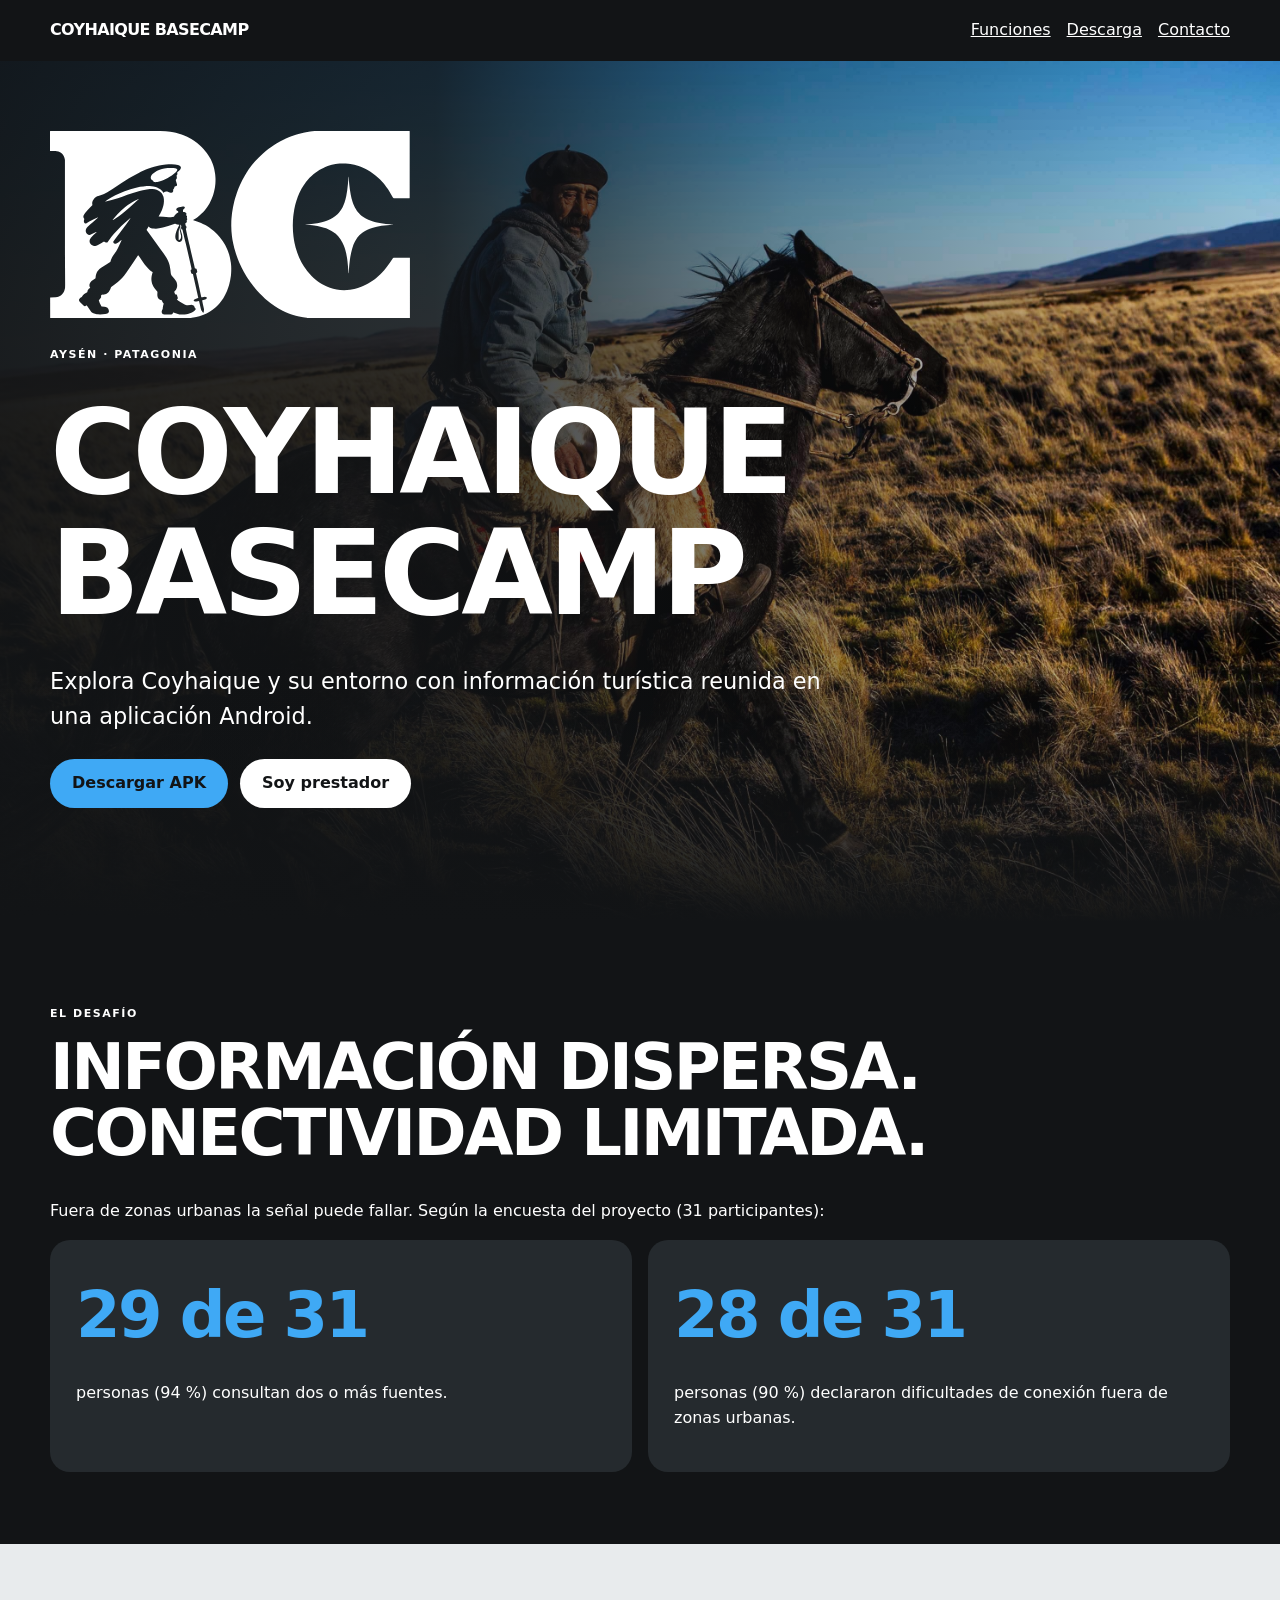
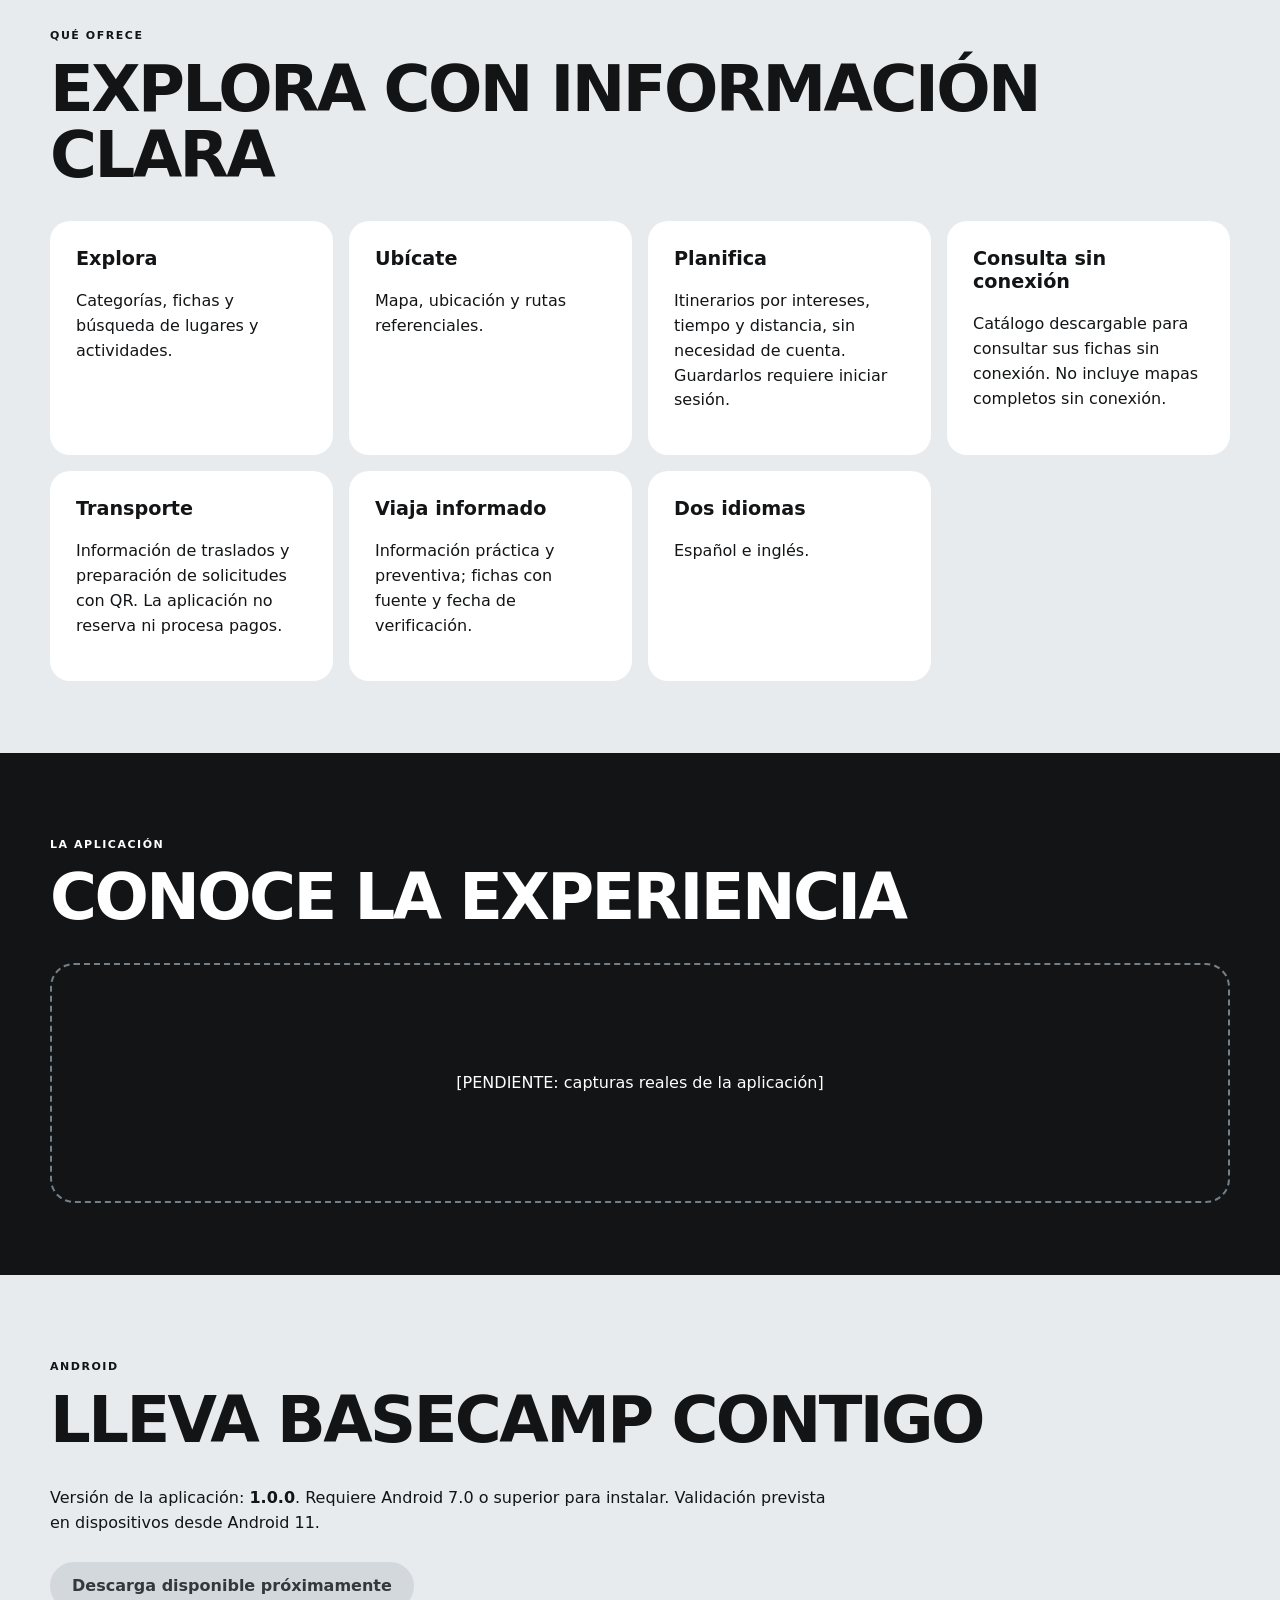
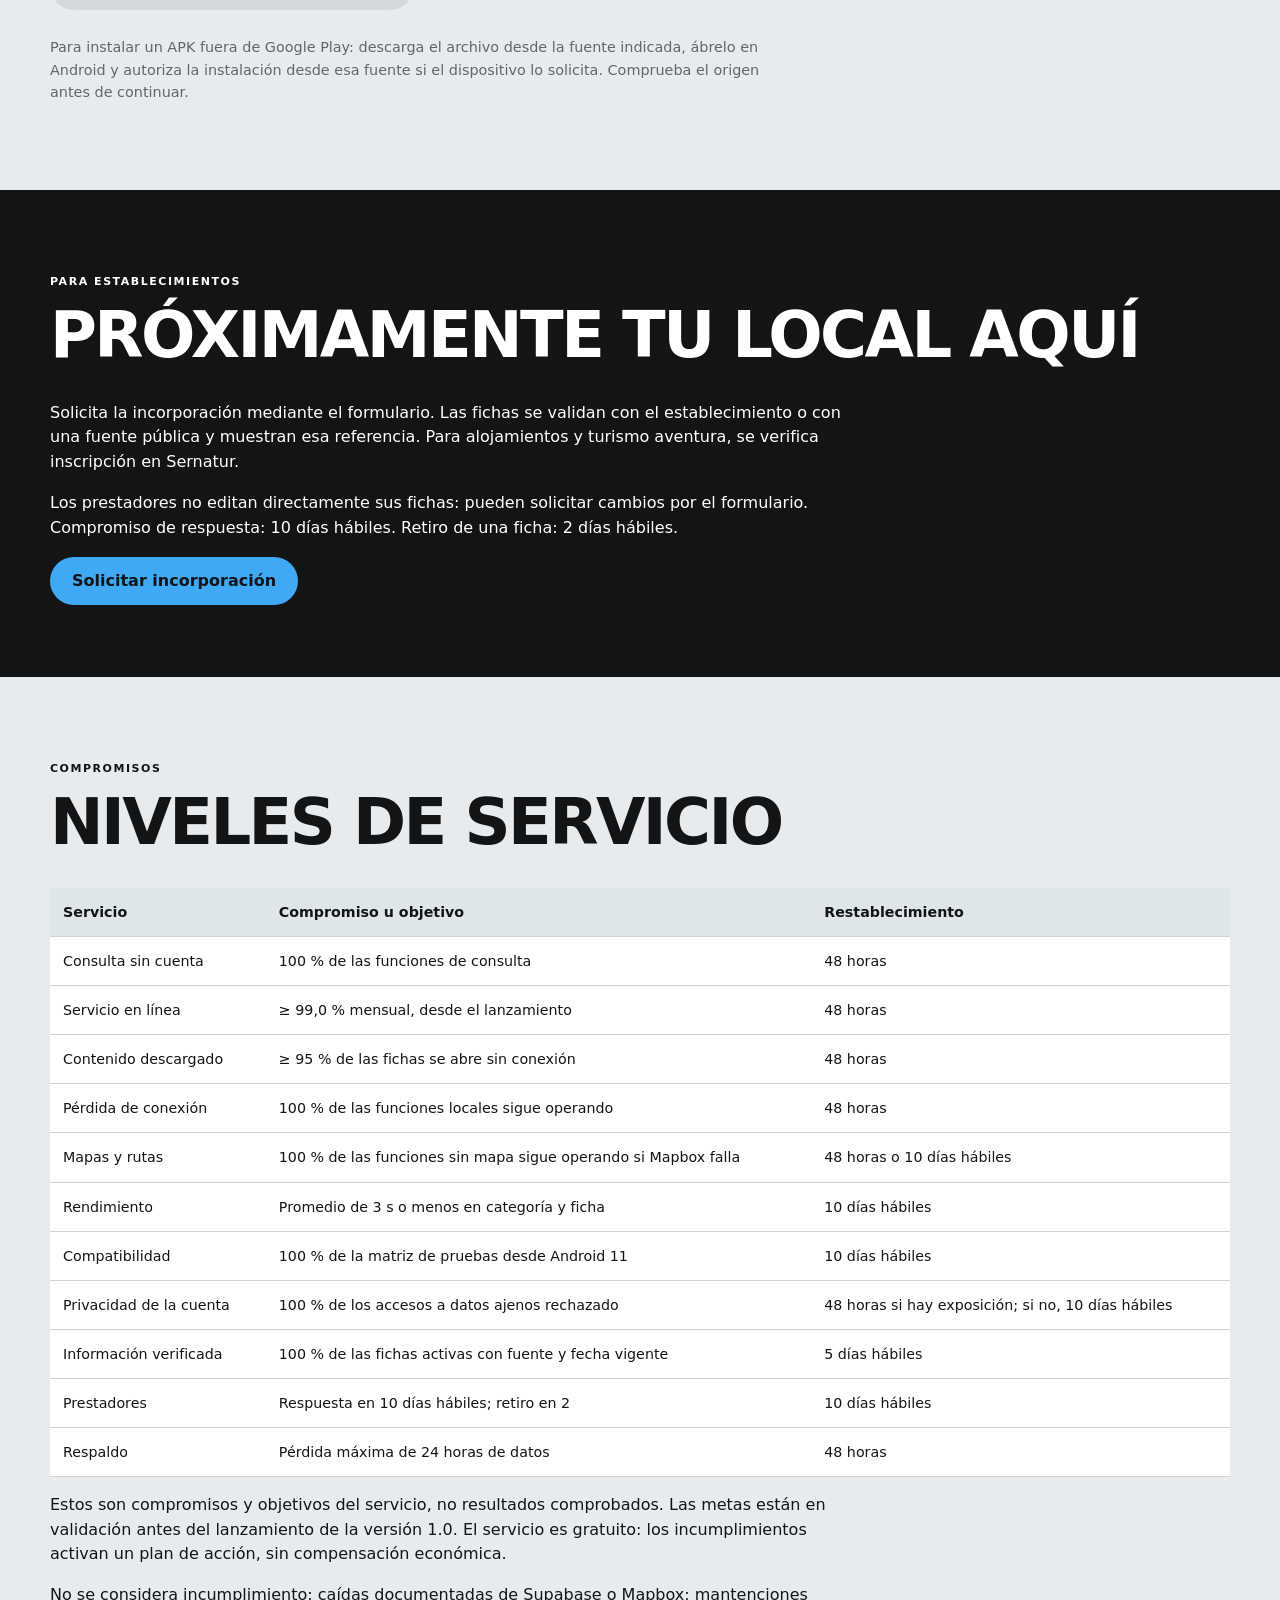
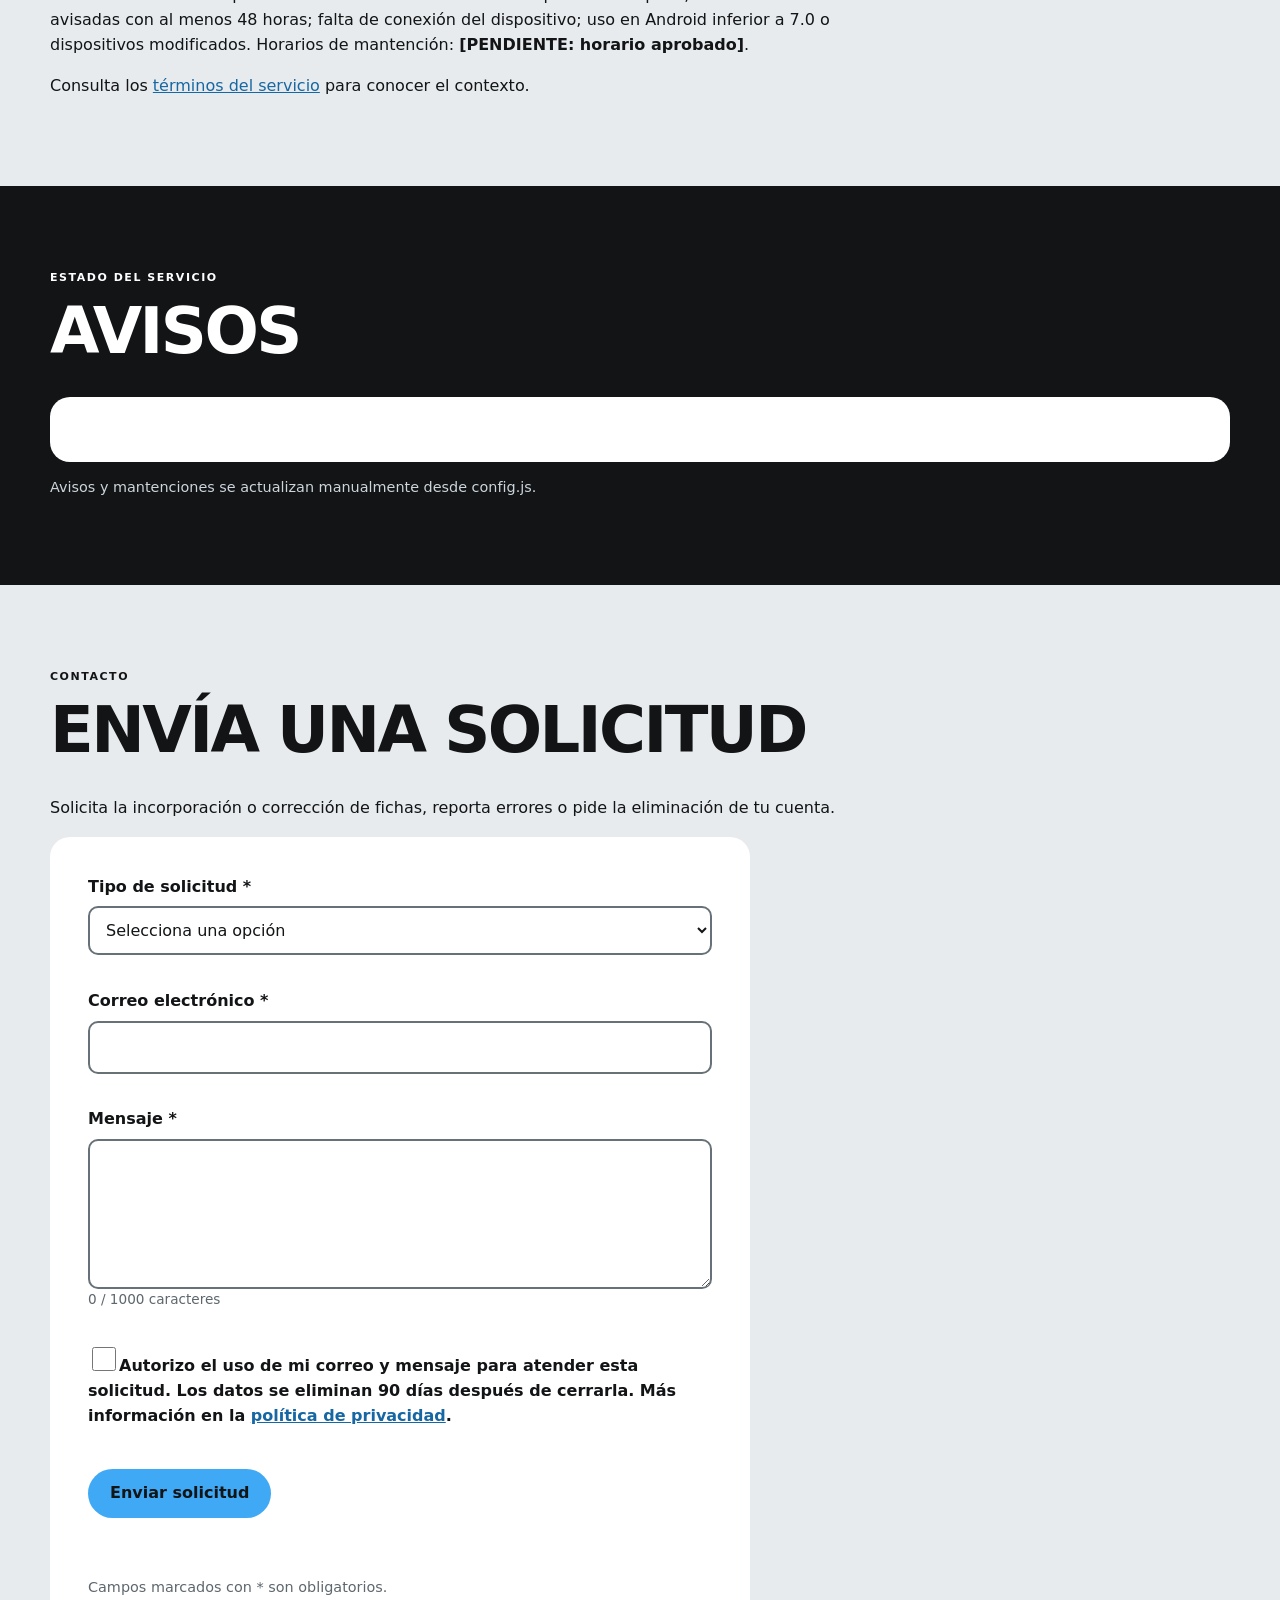
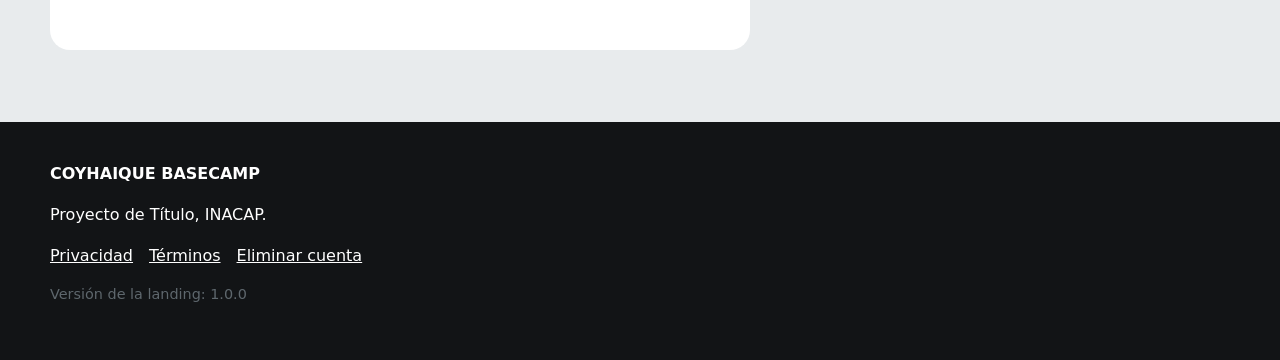
==== index.html @ 146edf1c "Landing estática Coyhaique BaseCamp" ====
<!doctype html>
<html lang="es-CL">
  <head>
    <meta charset="utf-8" />
    <meta name="viewport" content="width=device-width,initial-scale=1" />
    <meta
      http-equiv="Content-Security-Policy"
      content="default-src 'self'; script-src 'self'; style-src 'self'; img-src 'self' data:; font-src 'self'; connect-src https://mijtzoqfuqqxymexewoh.supabase.co; object-src 'none'; base-uri 'self'; form-action 'self'; frame-ancestors 'none'"
    />
    <meta name="theme-color" content="#121416" />
    <meta
      name="description"
      content="Coyhaique BaseCamp: información turística de Coyhaique y su entorno, Región de Aysén."
    />
    <meta property="og:type" content="website" />
    <meta property="og:site_name" content="Coyhaique BaseCamp" />
    <meta property="og:title" content="Coyhaique BaseCamp" />
    <meta
      property="og:description"
      content="Información turística de Coyhaique y su entorno."
    />
    <meta property="og:url" content="" />
    <link rel="canonical" href="" />
    <link rel="icon" href="assets/img/favicon.svg" type="image/svg+xml" />
    <link rel="stylesheet" href="assets/css/styles.css" />
    <title>Coyhaique BaseCamp | Turismo en Aysén</title>
  </head>
  <body>
    <a class="skip" href="#contenido">Saltar al contenido</a>
    <header class="top">
      <div class="wrap nav">
        <a class="brand" href="index.html">COYHAIQUE BASECAMP</a>
        <nav class="nav-links" aria-label="Navegación principal">
          <a href="index.html#funciones">Funciones</a
          ><a href="index.html#descarga">Descarga</a
          ><a href="index.html#solicitud">Contacto</a>
        </nav>
      </div>
    </header>
    <main id="contenido">
      <section class="hero">
        <div class="wrap">
          <img
            class="hero-logo"
            src="assets/img/logo-bc-blanco.svg"
            alt=""
            width="1457"
            height="758"
          />
          <p class="eyebrow">AYSÉN · PATAGONIA</p>
          <h1>COYHAIQUE BASECAMP</h1>
          <p class="lead">
            Explora Coyhaique y su entorno con información turística reunida en
            una aplicación Android.
          </p>
          <div class="actions">
            <a class="btn" href="#descarga">Descargar APK</a
            ><a class="btn light" href="#prestadores">Soy prestador</a>
          </div>
        </div>
      </section>
      <section class="section dark" aria-labelledby="problema">
        <div class="wrap">
          <p class="eyebrow">EL DESAFÍO</p>
          <h2 id="problema">INFORMACIÓN DISPERSA. CONECTIVIDAD LIMITADA.</h2>
          <p>
            Fuera de zonas urbanas la señal puede fallar. Según la encuesta del
            proyecto (31 participantes):
          </p>
          <div class="grid">
            <article class="card">
              <div class="metric">29 de 31</div>
              <p>personas (94 %) consultan dos o más fuentes.</p>
            </article>
            <article class="card">
              <div class="metric">28 de 31</div>
              <p>
                personas (90 %) declararon dificultades de conexión fuera de
                zonas urbanas.
              </p>
            </article>
          </div>
        </div>
      </section>
      <section id="funciones" class="section">
        <div class="wrap">
          <p class="eyebrow">QUÉ OFRECE</p>
          <h2>EXPLORA CON INFORMACIÓN CLARA</h2>
          <div class="grid">
            <article class="card">
              <h3>Explora</h3>
              <p>Categorías, fichas y búsqueda de lugares y actividades.</p>
            </article>
            <article class="card">
              <h3>Ubícate</h3>
              <p>Mapa, ubicación y rutas referenciales.</p>
            </article>
            <article class="card">
              <h3>Planifica</h3>
              <p>
                Itinerarios por intereses, tiempo y distancia, sin necesidad de
                cuenta. Guardarlos requiere iniciar sesión.
              </p>
            </article>
            <article class="card">
              <h3>Consulta sin conexión</h3>
              <p>
                Catálogo descargable para consultar sus fichas sin conexión. No
                incluye mapas completos sin conexión.
              </p>
            </article>
            <article class="card">
              <h3>Transporte</h3>
              <p>
                Información de traslados y preparación de solicitudes con QR. La
                aplicación no reserva ni procesa pagos.
              </p>
            </article>
            <article class="card">
              <h3>Viaja informado</h3>
              <p>
                Información práctica y preventiva; fichas con fuente y fecha de
                verificación.
              </p>
            </article>
            <article class="card">
              <h3>Dos idiomas</h3>
              <p>Español e inglés.</p>
            </article>
          </div>
        </div>
      </section>
      <section id="capturas" class="section dark">
        <div class="wrap">
          <p class="eyebrow">LA APLICACIÓN</p>
          <h2>CONOCE LA EXPERIENCIA</h2>
          <div class="placeholder">
            [PENDIENTE: capturas reales de la aplicación]
          </div>
        </div>
      </section>
      <section id="descarga" class="section">
        <div class="wrap">
          <p class="eyebrow">ANDROID</p>
          <h2>LLEVA BASECAMP CONTIGO</h2>
          <p>
            Versión de la aplicación: <strong id="apk-version">1.0.0</strong>.
            Requiere Android 7.0 o superior para instalar. Validación prevista
            en dispositivos desde Android 11.
          </p>
          <div class="actions">
            <a class="btn" id="apk-link" aria-disabled="true"
              >Descarga disponible próximamente</a
            >
          </div>
          <div id="qr-section" hidden>
            <div id="qr-code" class="qr"></div>
            <p>
              Escanea este código QR para abrir el mismo enlace de descarga.
            </p>
          </div>
          <p class="small">
            Para instalar un APK fuera de Google Play: descarga el archivo desde
            la fuente indicada, ábrelo en Android y autoriza la instalación
            desde esa fuente si el dispositivo lo solicita. Comprueba el origen
            antes de continuar.
          </p>
        </div>
      </section>
      <section id="prestadores" class="section dark">
        <div class="wrap">
          <p class="eyebrow">PARA ESTABLECIMIENTOS</p>
          <h2>PRÓXIMAMENTE TU LOCAL AQUÍ</h2>
          <p>
            Solicita la incorporación mediante el formulario. Las fichas se
            validan con el establecimiento o con una fuente pública y muestran
            esa referencia. Para alojamientos y turismo aventura, se verifica
            inscripción en Sernatur.
          </p>
          <p>
            Los prestadores no editan directamente sus fichas: pueden solicitar
            cambios por el formulario. Compromiso de respuesta: 10 días hábiles.
            Retiro de una ficha: 2 días hábiles.
          </p>
          <a
            class="btn"
            href="index.html?tipo=incorporacion_prestador#solicitud"
            >Solicitar incorporación</a
          >
        </div>
      </section>
      <section id="niveles" class="section">
        <div class="wrap">
          <p class="eyebrow">COMPROMISOS</p>
          <h2>NIVELES DE SERVICIO</h2>
          <div class="table-scroll">
            <table class="levels">
              <thead>
                <tr>
                  <th>Servicio</th>
                  <th>Compromiso u objetivo</th>
                  <th>Restablecimiento</th>
                </tr>
              </thead>
              <tbody>
                <tr>
                  <td>Consulta sin cuenta</td>
                  <td>100 % de las funciones de consulta</td>
                  <td>48 horas</td>
                </tr>
                <tr>
                  <td>Servicio en línea</td>
                  <td>≥ 99,0 % mensual, desde el lanzamiento</td>
                  <td>48 horas</td>
                </tr>
                <tr>
                  <td>Contenido descargado</td>
                  <td>≥ 95 % de las fichas se abre sin conexión</td>
                  <td>48 horas</td>
                </tr>
                <tr>
                  <td>Pérdida de conexión</td>
                  <td>100 % de las funciones locales sigue operando</td>
                  <td>48 horas</td>
                </tr>
                <tr>
                  <td>Mapas y rutas</td>
                  <td>
                    100 % de las funciones sin mapa sigue operando si Mapbox
                    falla
                  </td>
                  <td>48 horas o 10 días hábiles</td>
                </tr>
                <tr>
                  <td>Rendimiento</td>
                  <td>Promedio de 3 s o menos en categoría y ficha</td>
                  <td>10 días hábiles</td>
                </tr>
                <tr>
                  <td>Compatibilidad</td>
                  <td>100 % de la matriz de pruebas desde Android 11</td>
                  <td>10 días hábiles</td>
                </tr>
                <tr>
                  <td>Privacidad de la cuenta</td>
                  <td>100 % de los accesos a datos ajenos rechazado</td>
                  <td>48 horas si hay exposición; si no, 10 días hábiles</td>
                </tr>
                <tr>
                  <td>Información verificada</td>
                  <td>
                    100 % de las fichas activas con fuente y fecha vigente
                  </td>
                  <td>5 días hábiles</td>
                </tr>
                <tr>
                  <td>Prestadores</td>
                  <td>Respuesta en 10 días hábiles; retiro en 2</td>
                  <td>10 días hábiles</td>
                </tr>
                <tr>
                  <td>Respaldo</td>
                  <td>Pérdida máxima de 24 horas de datos</td>
                  <td>48 horas</td>
                </tr>
              </tbody>
            </table>
          </div>
          <p>
            Estos son compromisos y objetivos del servicio, no resultados
            comprobados. Las metas están en validación antes del lanzamiento de
            la versión 1.0. El servicio es gratuito: los incumplimientos activan
            un plan de acción, sin compensación económica.
          </p>
          <p>
            No se considera incumplimiento: caídas documentadas de Supabase o
            Mapbox; mantenciones avisadas con al menos 48 horas; falta de
            conexión del dispositivo; uso en Android inferior a 7.0 o
            dispositivos modificados. Horarios de mantención:
            <strong>[PENDIENTE: horario aprobado]</strong>.
          </p>
          <p>
            Consulta los <a href="terminos.html">términos del servicio</a> para
            conocer el contexto.
          </p>
        </div>
      </section>
      <section id="avisos" class="section dark">
        <div class="wrap">
          <p class="eyebrow">ESTADO DEL SERVICIO</p>
          <h2>AVISOS</h2>
          <div class="notice" id="service-notice">Sin avisos vigentes</div>
          <p class="small">
            Avisos y mantenciones se actualizan manualmente desde config.js.
          </p>
        </div>
      </section>
      <section class="section" id="solicitud">
        <div class="wrap">
          <p class="eyebrow">CONTACTO</p>
          <h2>ENVÍA UNA SOLICITUD</h2>
          <p>
            Solicita la incorporación o corrección de fichas, reporta errores o
            pide la eliminación de tu cuenta.
          </p>
          <form id="request-form" class="form" novalidate>
            <div class="field">
              <label for="request-type">Tipo de solicitud *</label
              ><select
                id="request-type"
                name="request_type"
                required
                aria-describedby="type-error"
              >
                <option value="">Selecciona una opción</option>
                <option value="incorporacion_prestador">
                  Incorporar mi establecimiento
                </option>
                <option value="correccion">Corregir una ficha</option>
                <option value="retiro_ficha">Retirar una ficha</option>
                <option value="reporte_error">Reportar un error</option>
                <option value="eliminacion_cuenta">Eliminar mi cuenta</option>
                <option value="otro">Otro</option>
              </select>
              <div id="type-error" class="error"></div>
            </div>
            <div id="place-field" class="field" hidden>
              <label for="place-id">Ficha (opcional)</label
              ><select id="place-id" name="place_id">
                <option value="">Sin ficha específica</option>
              </select>
            </div>
            <div class="field">
              <label for="email">Correo electrónico *</label
              ><input
                type="email"
                id="email"
                name="email"
                maxlength="254"
                minlength="6"
                required
                autocomplete="email"
                aria-describedby="email-error"
              />
              <div id="email-error" class="error"></div>
            </div>
            <div class="field">
              <label for="message">Mensaje *</label
              ><textarea
                id="message"
                name="message"
                required
                aria-describedby="message-count message-error"
              ></textarea>
              <div class="hint" id="message-count" aria-live="polite">
                0 / 1000 caracteres
              </div>
              <div id="message-error" class="error"></div>
            </div>
            <div class="hp" aria-hidden="true">
              <label for="website">Deja este campo vacío</label
              ><input
                id="website"
                name="website"
                autocomplete="off"
                tabindex="-1"
              />
            </div>
            <div class="field">
              <label class="check" for="consent"
                ><input
                  type="checkbox"
                  name="consent"
                  id="consent"
                  aria-describedby="consent-error"
                /><span
                  >Autorizo el uso de mi correo y mensaje para atender esta
                  solicitud. Los datos se eliminan 90 días después de cerrarla.
                  Más información en la
                  <a href="privacidad.html">política de privacidad</a>.</span
                ></label
              >
              <div id="consent-error" class="error"></div>
            </div>
            <button type="submit" class="btn" id="submit-request">
              Enviar solicitud
            </button>
            <p
              id="form-status"
              class="status"
              role="status"
              aria-live="polite"
            ></p>
            <p class="small">Campos marcados con * son obligatorios.</p>
            <p id="support-line" class="small" hidden>
              Correo alternativo: <a id="support-email" href="#" hidden></a>
            </p>
          </form>
        </div>
      </section>
    </main>
    <footer class="footer">
      <div class="wrap">
        <strong>COYHAIQUE BASECAMP</strong>
        <p>Proyecto de Título, INACAP.</p>
        <div class="footlinks">
          <a href="privacidad.html">Privacidad</a
          ><a href="terminos.html">Términos</a
          ><a href="eliminar-cuenta.html">Eliminar cuenta</a>
        </div>
        <p class="small">
          Versión de la landing: <span id="landing-version">1.0.0</span>
        </p>
      </div>
    </footer>
    <script src="config.js" defer></script>
    <script src="assets/js/app.js" defer></script>
    <script src="assets/js/qr.js" defer></script>
    <script src="assets/js/form.js" defer></script>
  </body>
</html>
---- assets/css/styles.css ----
:root {
  font-family:
    system-ui,
    -apple-system,
    sans-serif;
  color: #121416;
  background: #e8ebed;
  line-height: 1.55;
}
* {
  box-sizing: border-box;
}
html {
  scroll-behavior: smooth;
}
body {
  margin: 0;
}
a {
  color: #1667a3;
}
a:hover {
  text-decoration-thickness: 2px;
}
button,
input,
textarea,
select {
  font: inherit;
}
button,
a,
input,
textarea,
select {
  touch-action: manipulation;
}
a:focus-visible,
button:focus-visible,
input:focus-visible,
textarea:focus-visible,
select:focus-visible {
  outline: 3px solid #1667a3;
  outline-offset: 4px;
}
.skip {
  position: absolute;
  top: -100px;
  left: 12px;
  background: white;
  padding: 12px;
  z-index: 10;
}
.skip:focus {
  top: 12px;
}
.wrap {
  width: min(1180px, calc(100% - 36px));
  margin-inline: auto;
}
.top {
  background: #121416;
  color: white;
}
.nav {
  display: flex;
  align-items: center;
  justify-content: space-between;
  gap: 20px;
  padding-block: 18px;
  flex-wrap: wrap;
}
.nav a {
  color: white;
}
.nav-links {
  display: flex;
  gap: 16px;
  align-items: center;
  flex-wrap: wrap;
}
.brand {
  font-weight: 900;
  text-decoration: none;
  letter-spacing: -0.04em;
}
.hero {
  background-color: #121416;
  background-image:
    linear-gradient(180deg, rgba(18, 20, 22, 0) 70%, #121416 100%),
    linear-gradient(
      90deg,
      rgba(18, 20, 22, 0.96) 0%,
      rgba(18, 20, 22, 0.88) 34%,
      rgba(18, 20, 22, 0.45) 62%,
      rgba(18, 20, 22, 0.1) 100%
    ),
    url("../img/cultura_gaucho.jpg");
  background-size: cover;
  background-position: center, center, 70% center;
  background-repeat: no-repeat;
  color: white;
  padding: 70px 0 88px;
}
.hero-logo {
  display: block;
  width: clamp(180px, 32vw, 360px);
  height: auto;
  margin-bottom: 28px;
}
.eyebrow {
  text-transform: uppercase;
  font-size: 11px;
  letter-spacing: 0.14em;
  font-weight: 800;
}
.display,
h1,
h2 {
  line-height: 1.03;
  letter-spacing: -0.04em;
  text-transform: uppercase;
  font-weight: 900;
}
h1 {
  font-size: clamp(3rem, 10vw, 7.4rem);
  max-width: 1000px;
  margin: 0.24em 0;
}
h2 {
  font-size: clamp(2rem, 5vw, 4rem);
  margin: 0.2em 0 0.5em;
}
h3 {
  font-size: 1.2rem;
  line-height: 1.2;
}
p {
  max-width: 78ch;
}
.lead {
  font-size: clamp(1.1rem, 2.5vw, 1.4rem);
  max-width: 56ch;
}
.actions {
  display: flex;
  gap: 12px;
  flex-wrap: wrap;
  margin: 26px 0;
}
.btn {
  display: inline-flex;
  align-items: center;
  justify-content: center;
  min-height: 48px;
  padding: 12px 22px;
  border: 0;
  border-radius: 999px;
  background: #3fa9f5;
  color: #121416;
  font-weight: 800;
  text-decoration: none;
  cursor: pointer;
}
.btn.light {
  background: white;
}
.btn:disabled,
.btn[aria-disabled="true"] {
  background: #d3d8dc;
  color: #31393e;
  cursor: not-allowed;
}
.section {
  padding: 72px 0;
}
.section.dark {
  background: #121416;
  color: white;
}
.grid {
  display: grid;
  grid-template-columns: repeat(auto-fit, minmax(min(100%, 245px), 1fr));
  gap: 16px;
}
.card {
  background: white;
  color: #121416;
  border-radius: 20px;
  padding: 26px;
  min-width: 0;
}
.card h3 {
  margin-top: 0;
}
.dark .card {
  background: #252a2e;
  color: white;
}
.metric {
  font-size: clamp(2.3rem, 5vw, 4rem);
  font-weight: 900;
  letter-spacing: -0.04em;
  color: #3fa9f5;
}
.placeholder {
  min-height: 240px;
  border: 2px dashed #738089;
  border-radius: 24px;
  display: grid;
  place-items: center;
  padding: 24px;
  text-align: center;
}
.notice {
  background: #fff;
  padding: 20px 24px;
  border-radius: 20px;
}
.small {
  font-size: 0.9rem;
  color: #5e676d;
}
.dark .small {
  color: #cdd5db;
}
.full {
  width: 100%;
}
.form {
  max-width: 700px;
  background: white;
  border-radius: 20px;
  padding: clamp(20px, 4vw, 38px);
}
.field {
  margin-bottom: 19px;
}
.field label {
  display: block;
  font-weight: 750;
  margin-bottom: 7px;
}
.field input:not([type="checkbox"]),
.field textarea,
.field select {
  display: block;
  width: 100%;
  border: 2px solid #677178;
  border-radius: 10px;
  background: #fff;
  padding: 12px;
  min-height: 48px;
  color: #121416;
}
.field textarea {
  min-height: 150px;
  resize: vertical;
}
.error {
  color: #b3261e;
  font-weight: 650;
  min-height: 1em;
  font-size: 0.92rem;
}
.field [aria-invalid="true"] {
  border-color: #b3261e;
}
.field .hint {
  font-size: 0.85rem;
  color: #5e676d;
}
.check {
  display: flex;
  gap: 12px;
  align-items: flex-start;
}
.check input {
  width: 24px;
  height: 24px;
  min-width: 24px;
  accent-color: #1667a3;
}
.status {
  font-weight: 700;
  min-height: 1.6em;
}
.status.fail {
  color: #b3261e;
}
.status.ok {
  color: #17603c;
}
.hp {
  position: absolute;
  left: -10000px;
  width: 1px;
  height: 1px;
  overflow: hidden;
}
.table-scroll {
  overflow-x: auto;
}
.levels {
  width: 100%;
  border-collapse: collapse;
  background: white;
  color: #121416;
  font-size: 0.89rem;
}
.levels th,
.levels td {
  text-align: left;
  vertical-align: top;
  padding: 13px;
  border-bottom: 1px solid #ced2d4;
}
.levels th {
  background: #dfe6e9;
}
.footer {
  background: #121416;
  color: white;
  padding: 40px 0;
}
.footer a {
  color: white;
}
.footlinks {
  display: flex;
  flex-wrap: wrap;
  gap: 16px;
}
.logo-placeholder {
  display: inline-flex;
  width: 110px;
  height: 96px;
  justify-content: center;
  align-items: center;
  border: 1px dashed #88939a;
  font-size: 0.75rem;
  max-width: 100%;
  text-align: center;
}
.qr svg {
  max-width: 100%;
  height: auto;
  background: white;
  padding: 8px;
}
.center {
  align-items: center;
}
.legal {
  max-width: 850px;
}
.legal h1 {
  font-size: clamp(2.4rem, 7vw, 4.5rem);
}
.legal h2 {
  font-size: 1.7rem;
  margin-top: 1.7em;
}
.legal li {
  margin: 0.55em 0;
}
.pill {
  display: inline-block;
  background: #dbe6eb;
  padding: 4px 12px;
  border-radius: 12px;
  font-size: 0.85rem;
  font-weight: 750;
}
.picture-grid img {
  width: 100%;
  height: auto;
  border-radius: 24px;
  display: block;
}
.muted-box {
  background: #fff;
  border-radius: 20px;
  padding: 22px;
}
.break {
  overflow-wrap: anywhere;
}
@media (max-width: 600px) {
  .section {
    padding: 54px 0;
  }
  .hero {
    padding: 54px 0;
    background-image:
      linear-gradient(
        180deg,
        rgba(18, 20, 22, 0.55) 0%,
        rgba(18, 20, 22, 0.85) 45%,
        rgba(18, 20, 22, 0.97) 100%
      ),
      url("../img/cultura_gaucho.jpg");
    background-position: center, 45% center;
  }
  .hero-logo {
    width: min(220px, 60vw);
    margin-bottom: 20px;
  }
  .wrap {
    width: min(100% - 28px, 1180px);
  }
  .levels {
    font-size: 0.78rem;
  }
  .levels th,
  .levels td {
    padding: 9px;
  }
  .nav-links {
    gap: 12px;
  }
}
@media (prefers-reduced-motion: reduce) {
  html {
    scroll-behavior: auto;
  }
  *,
  *:before,
  *:after {
    animation: none !important;
    transition: none !important;
  }
}
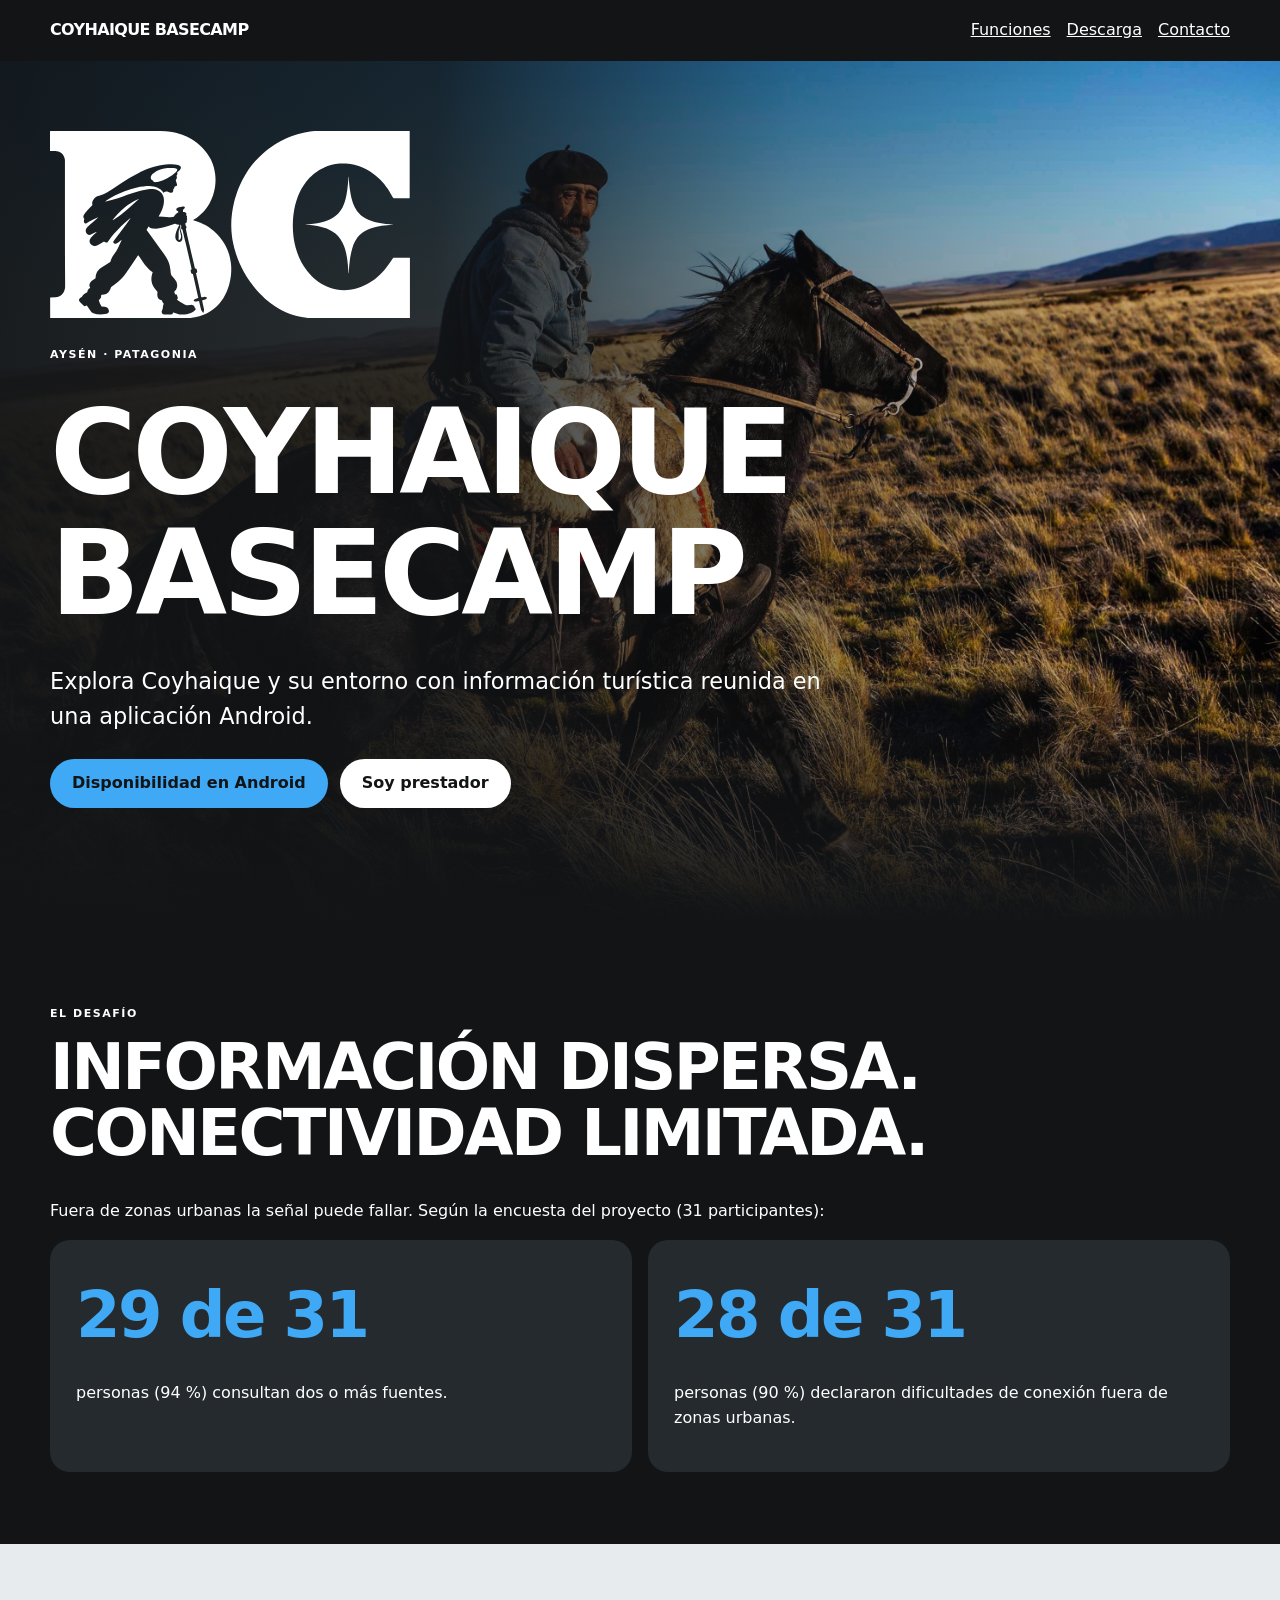
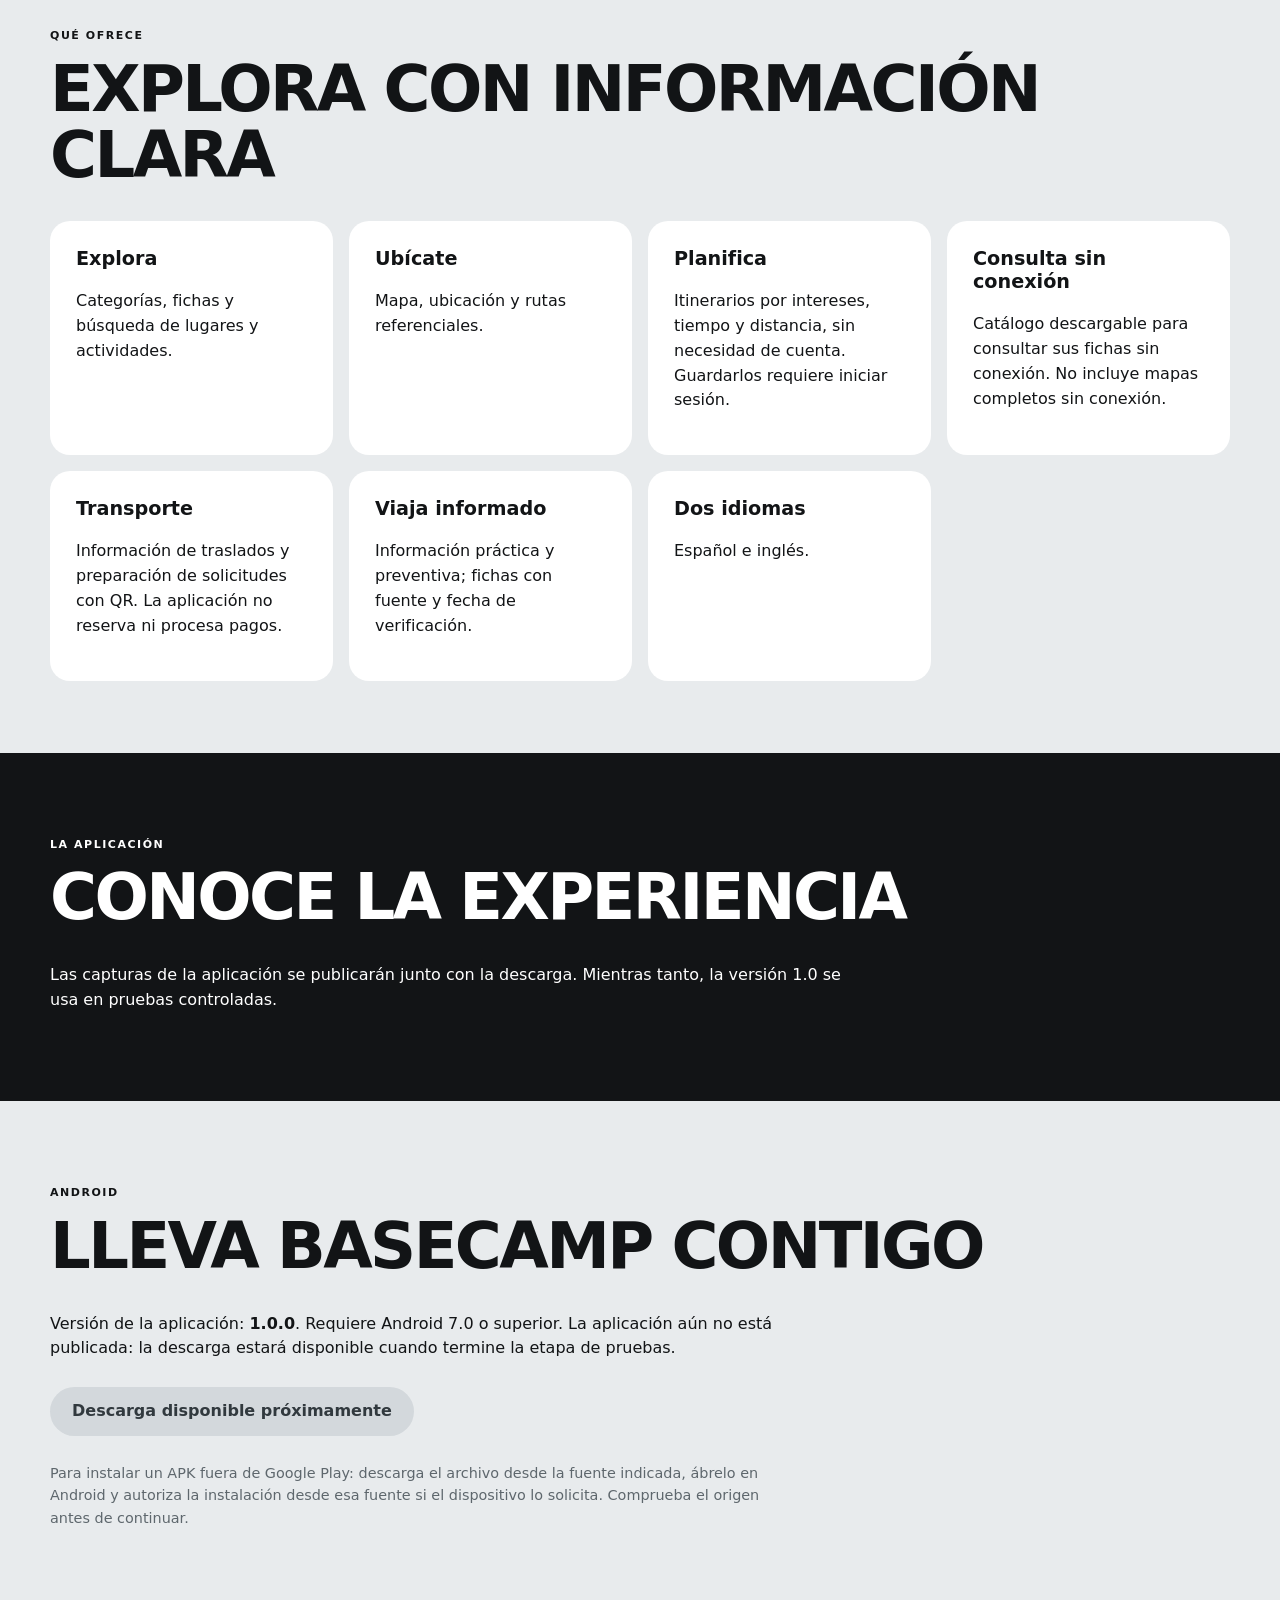
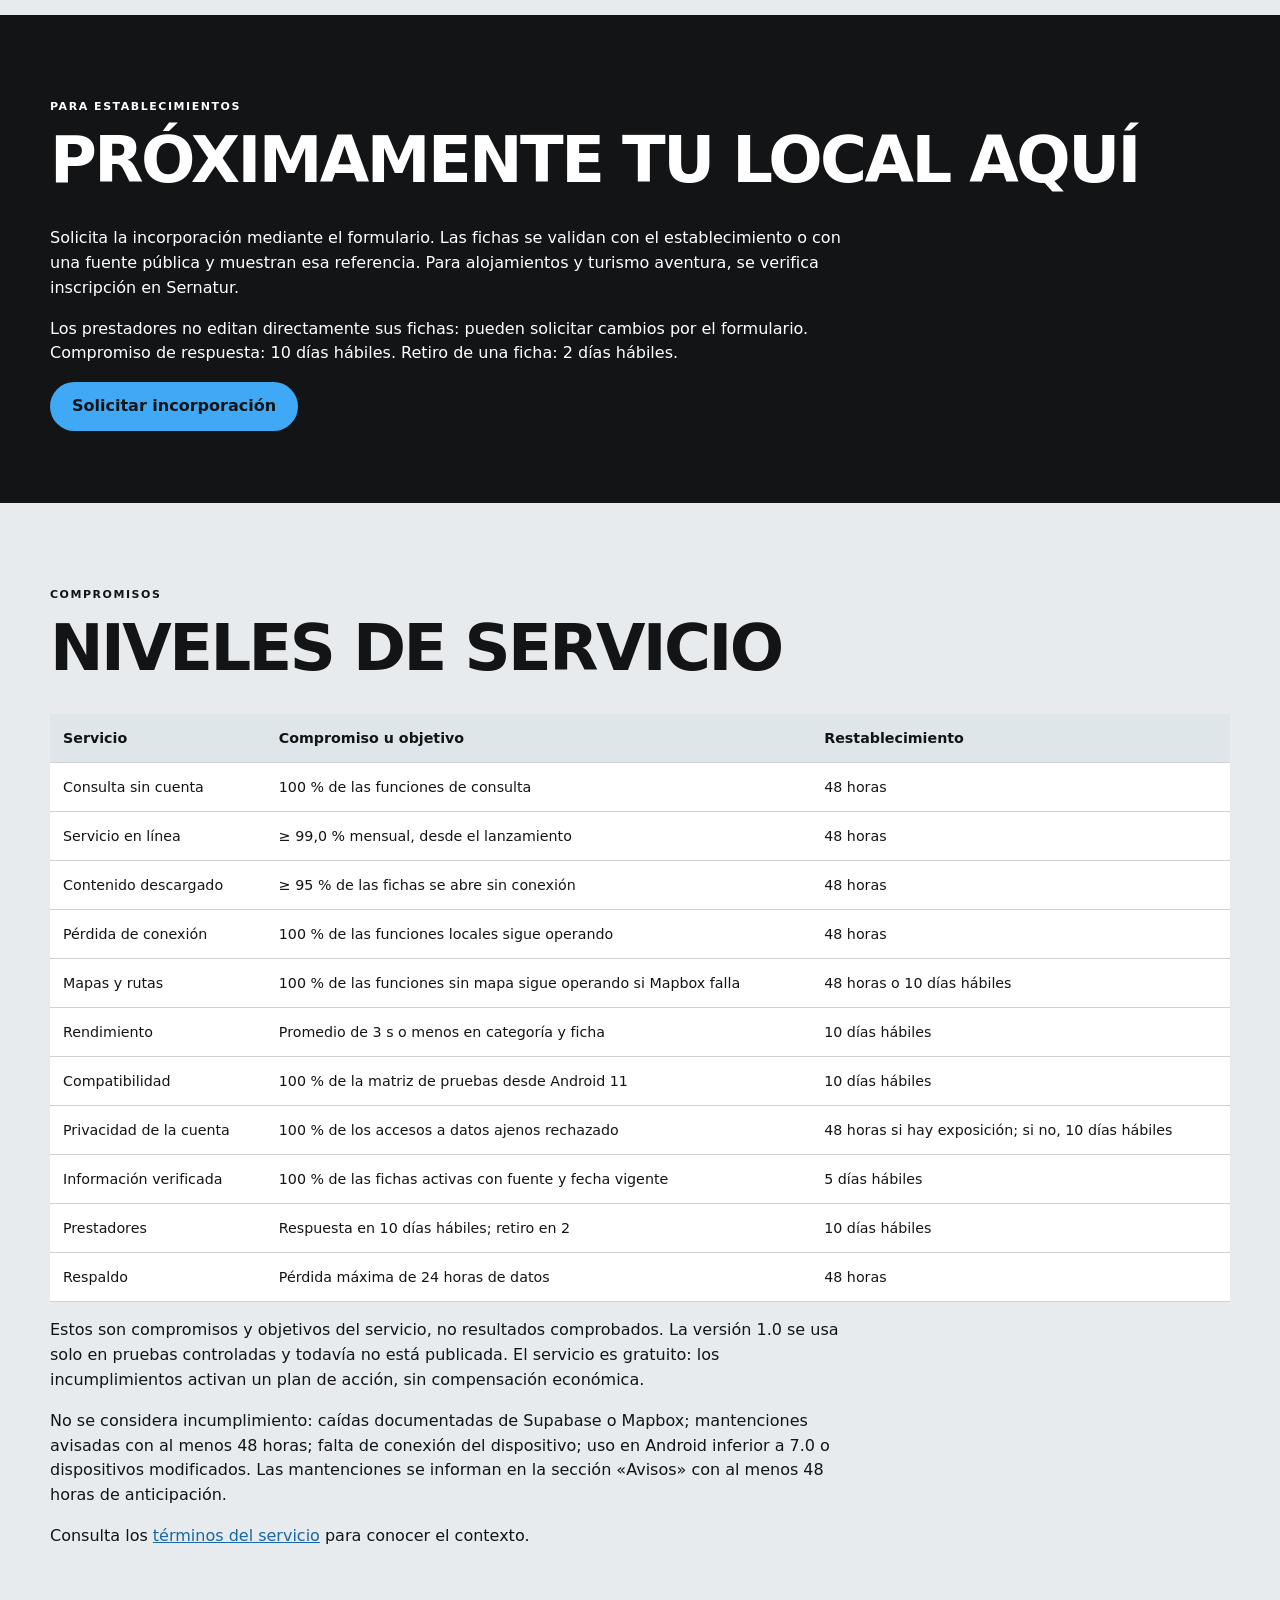
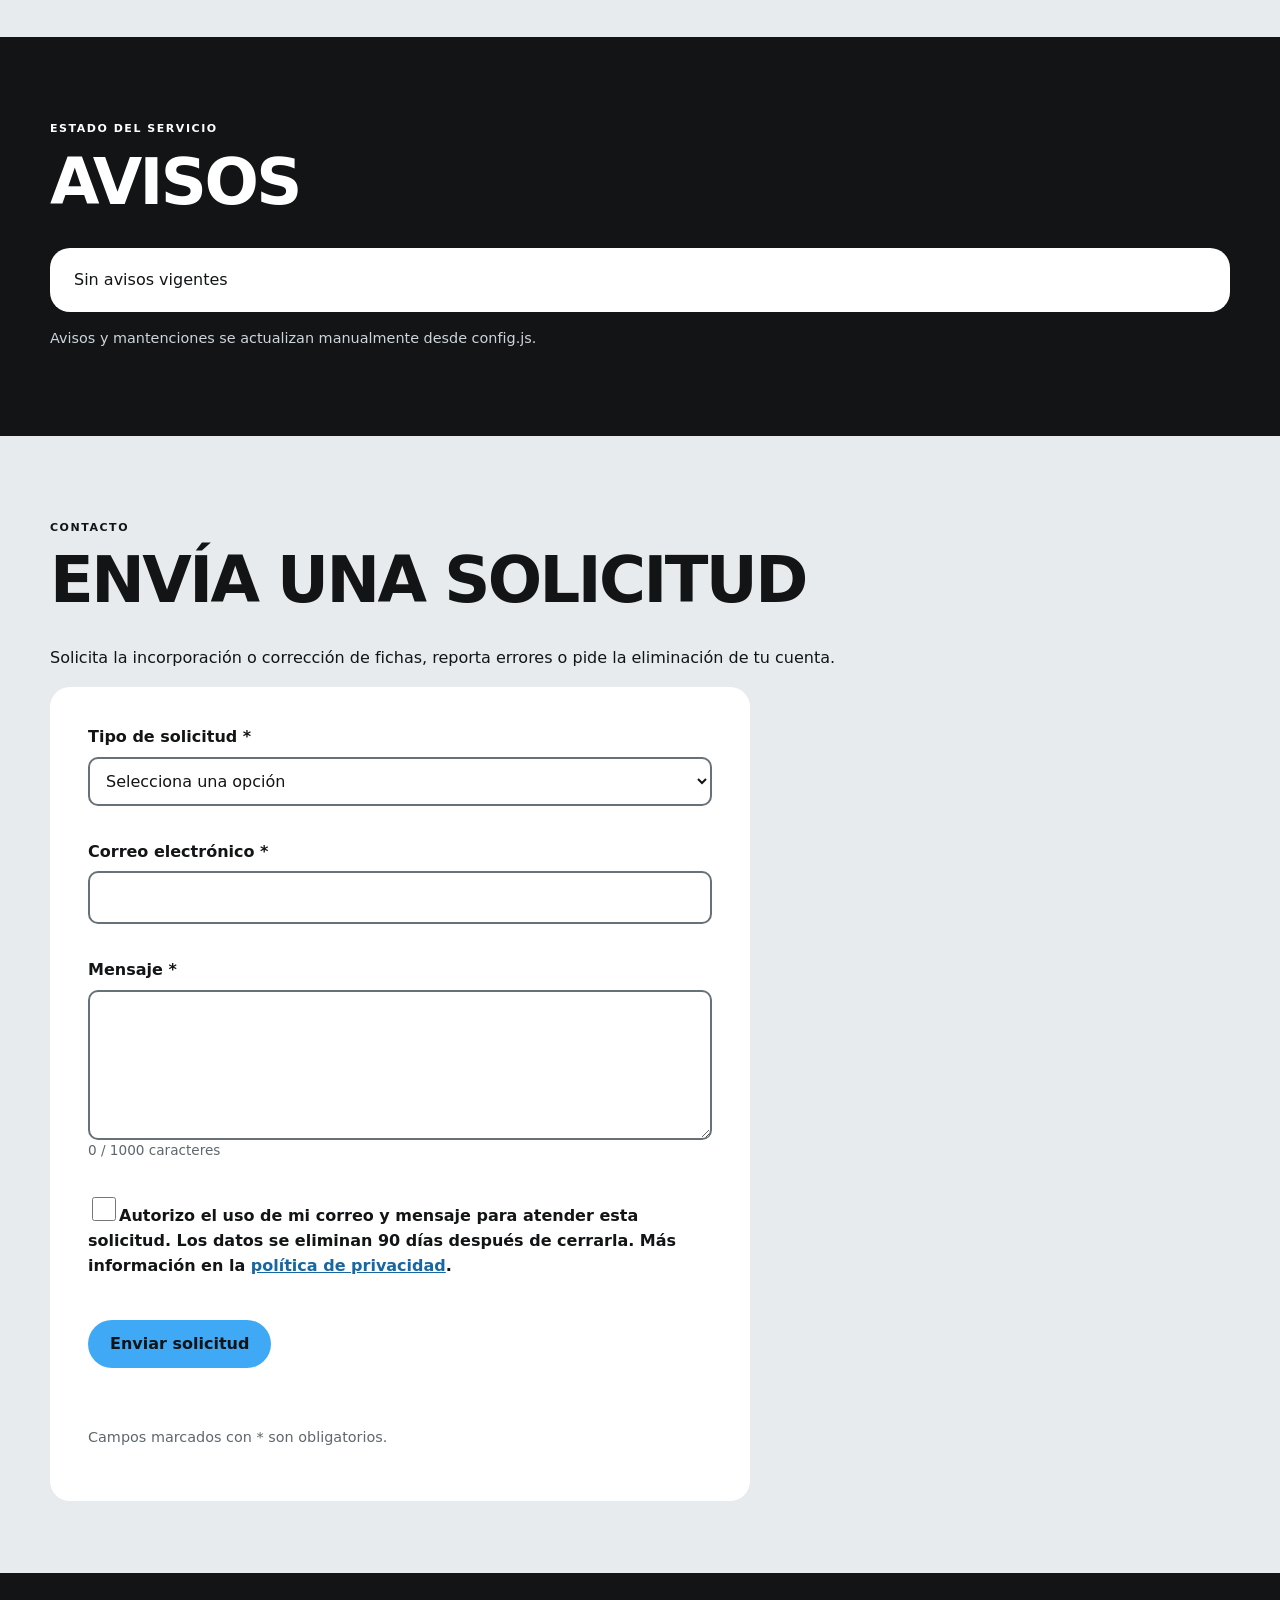
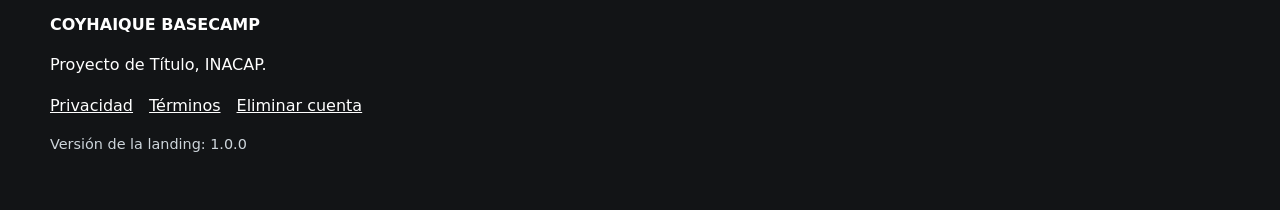
==== commit 228bcc5f: "cambios necesarios" ====
--- a/index.html
+++ b/index.html
@@ -54,7 +54,7 @@
             una aplicación Android.
           </p>
           <div class="actions">
-            <a class="btn" href="#descarga">Descargar APK</a
+            <a class="btn" href="#descarga">Disponibilidad en Android</a
             ><a class="btn light" href="#prestadores">Soy prestador</a>
           </div>
         </div>
@@ -134,9 +134,10 @@
         <div class="wrap">
           <p class="eyebrow">LA APLICACIÓN</p>
           <h2>CONOCE LA EXPERIENCIA</h2>
-          <div class="placeholder">
-            [PENDIENTE: capturas reales de la aplicación]
-          </div>
+          <p>
+            Las capturas de la aplicación se publicarán junto con la descarga.
+            Mientras tanto, la versión 1.0 se usa en pruebas controladas.
+          </p>
         </div>
       </section>
       <section id="descarga" class="section">
@@ -145,8 +146,9 @@
           <h2>LLEVA BASECAMP CONTIGO</h2>
           <p>
             Versión de la aplicación: <strong id="apk-version">1.0.0</strong>.
-            Requiere Android 7.0 o superior para instalar. Validación prevista
-            en dispositivos desde Android 11.
+            Requiere Android 7.0 o superior. La aplicación aún no está
+            publicada: la descarga estará disponible cuando termine la etapa
+            de pruebas.
           </p>
           <div class="actions">
             <a class="btn" id="apk-link" aria-disabled="true"
@@ -268,16 +270,17 @@
           </div>
           <p>
             Estos son compromisos y objetivos del servicio, no resultados
-            comprobados. Las metas están en validación antes del lanzamiento de
-            la versión 1.0. El servicio es gratuito: los incumplimientos activan
-            un plan de acción, sin compensación económica.
+            comprobados. La versión 1.0 se usa solo en pruebas controladas y
+            todavía no está publicada. El servicio es gratuito: los
+            incumplimientos activan un plan de acción, sin compensación
+            económica.
           </p>
           <p>
             No se considera incumplimiento: caídas documentadas de Supabase o
             Mapbox; mantenciones avisadas con al menos 48 horas; falta de
             conexión del dispositivo; uso en Android inferior a 7.0 o
-            dispositivos modificados. Horarios de mantención:
-            <strong>[PENDIENTE: horario aprobado]</strong>.
+            dispositivos modificados. Las mantenciones se informan en la
+            sección «Avisos» con al menos 48 horas de anticipación.
           </p>
           <p>
             Consulta los <a href="terminos.html">términos del servicio</a> para
--- a/assets/css/styles.css
+++ b/assets/css/styles.css
@@ -214,6 +214,7 @@
 }
 .notice {
   background: #fff;
+  color: #121416;
   padding: 20px 24px;
   border-radius: 20px;
 }
@@ -325,6 +326,9 @@
 }
 .footer a {
   color: white;
+}
+.footer .small {
+  color: #cdd5db;
 }
 .footlinks {
   display: flex;
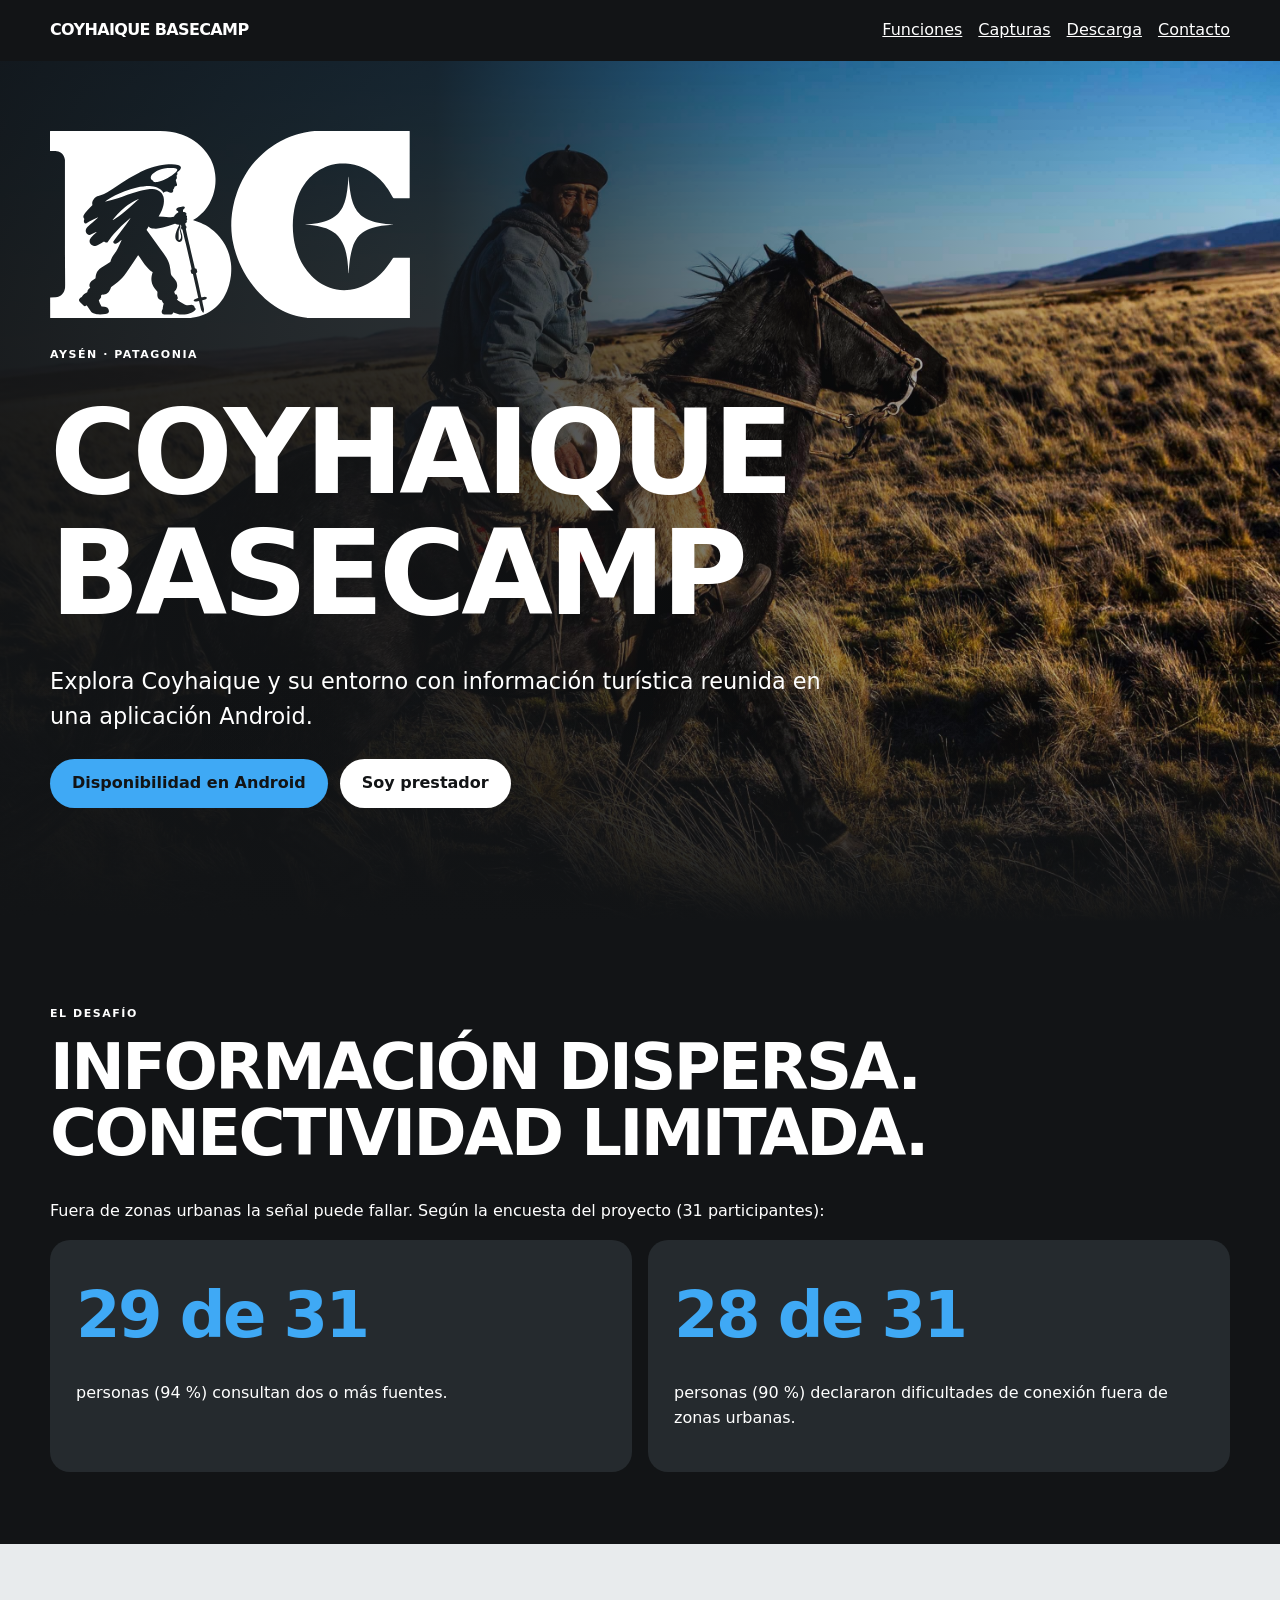
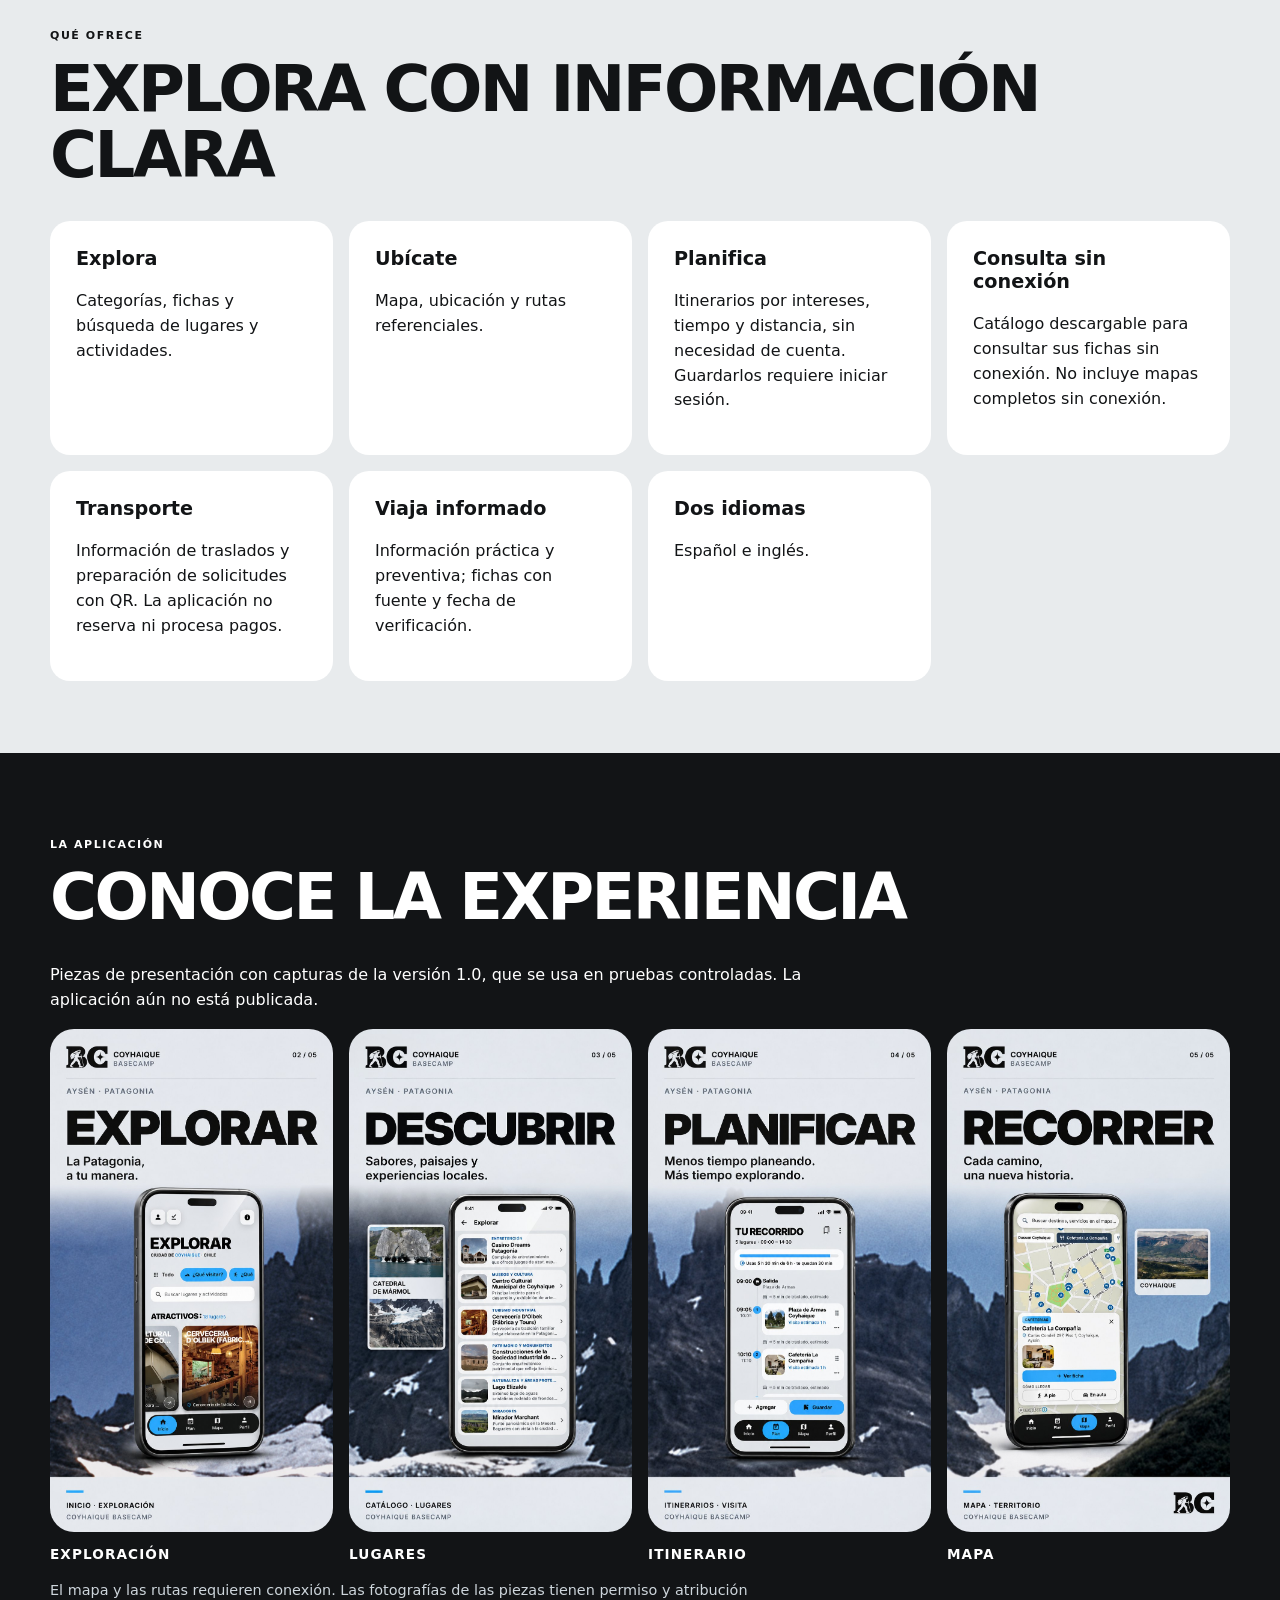
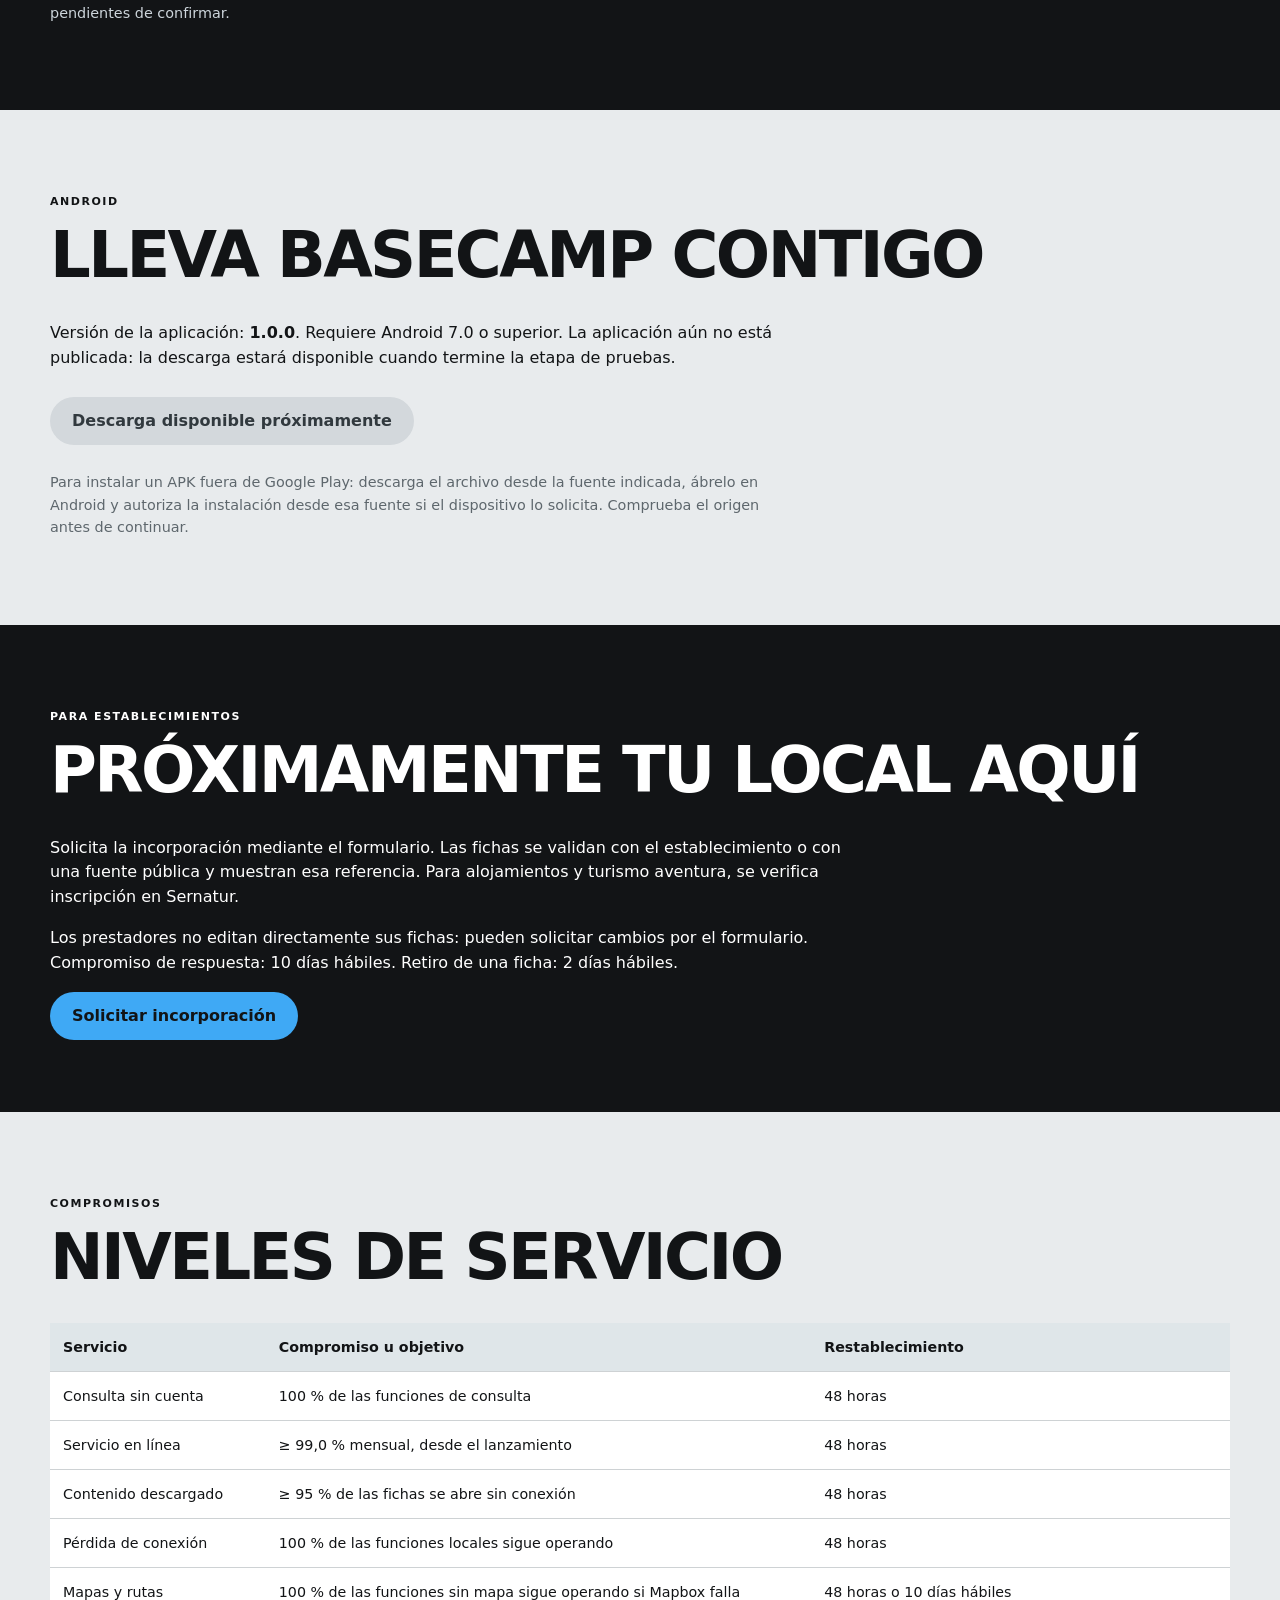
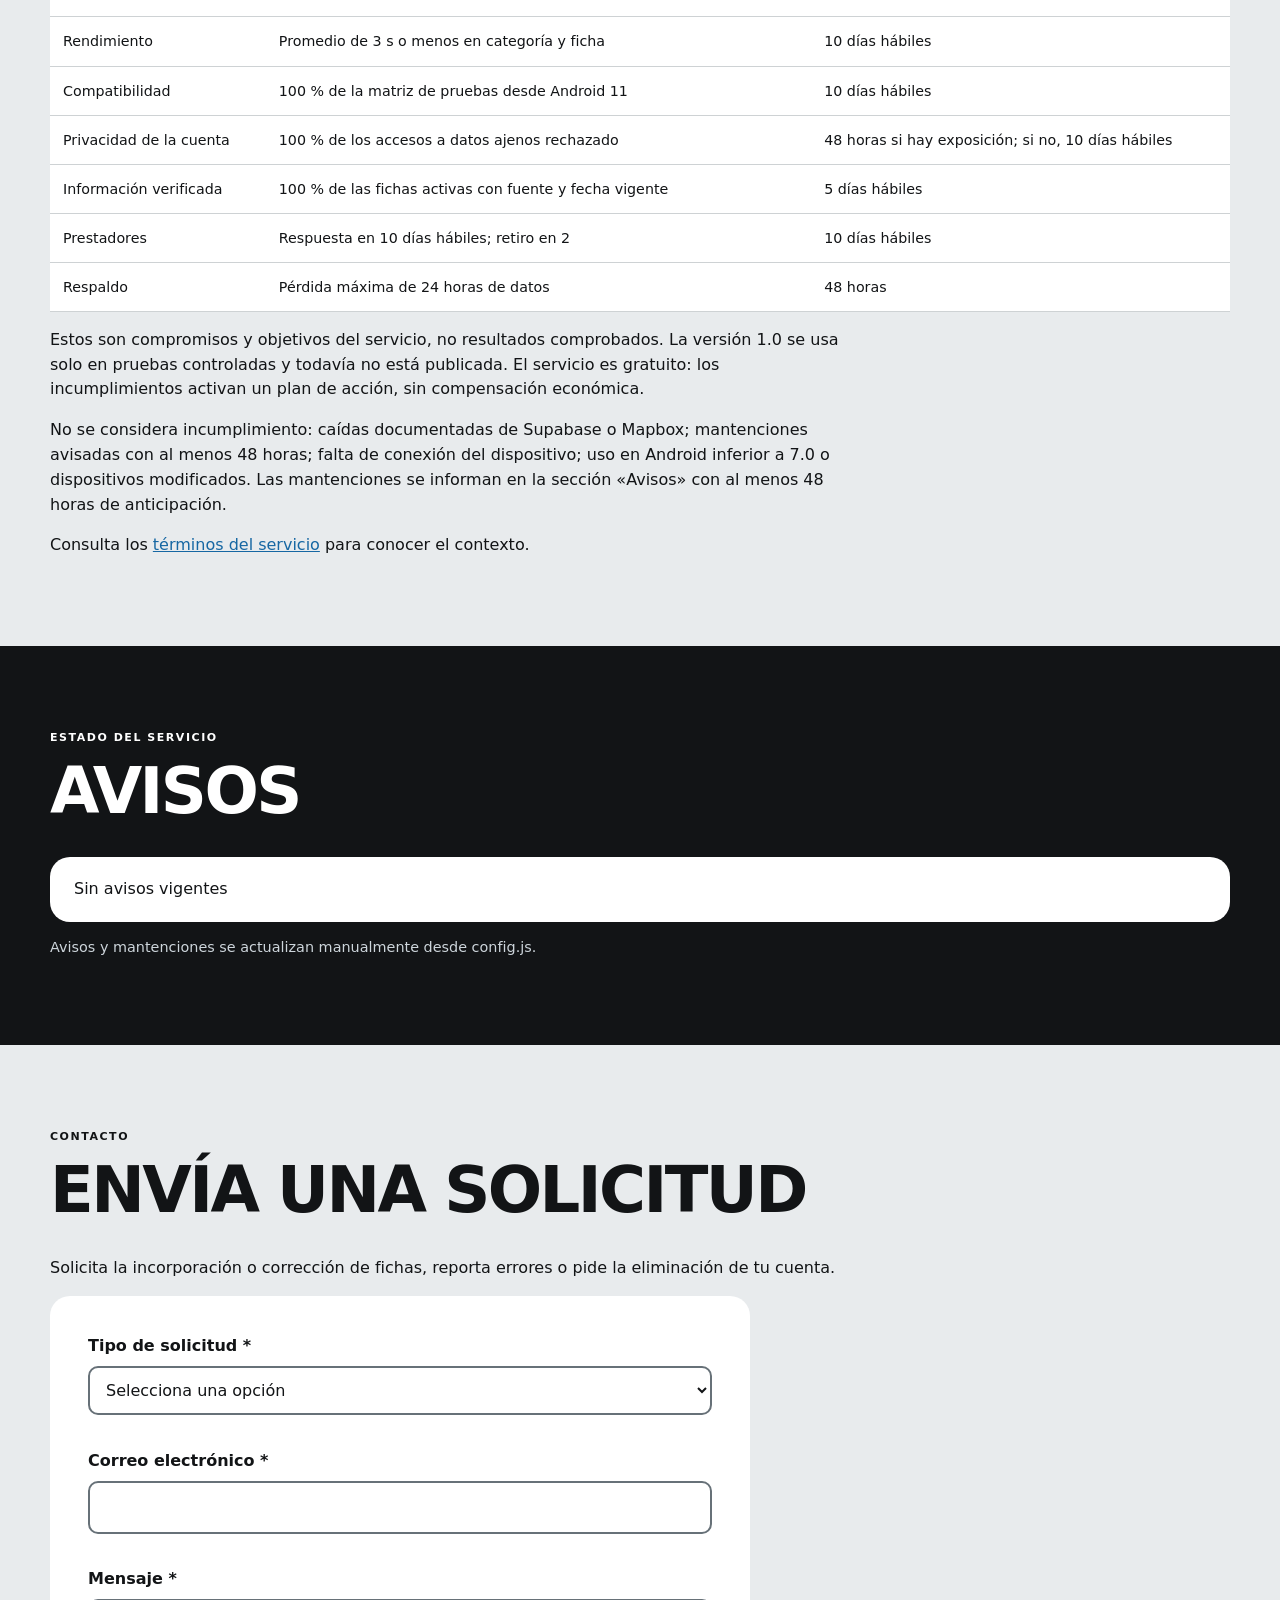
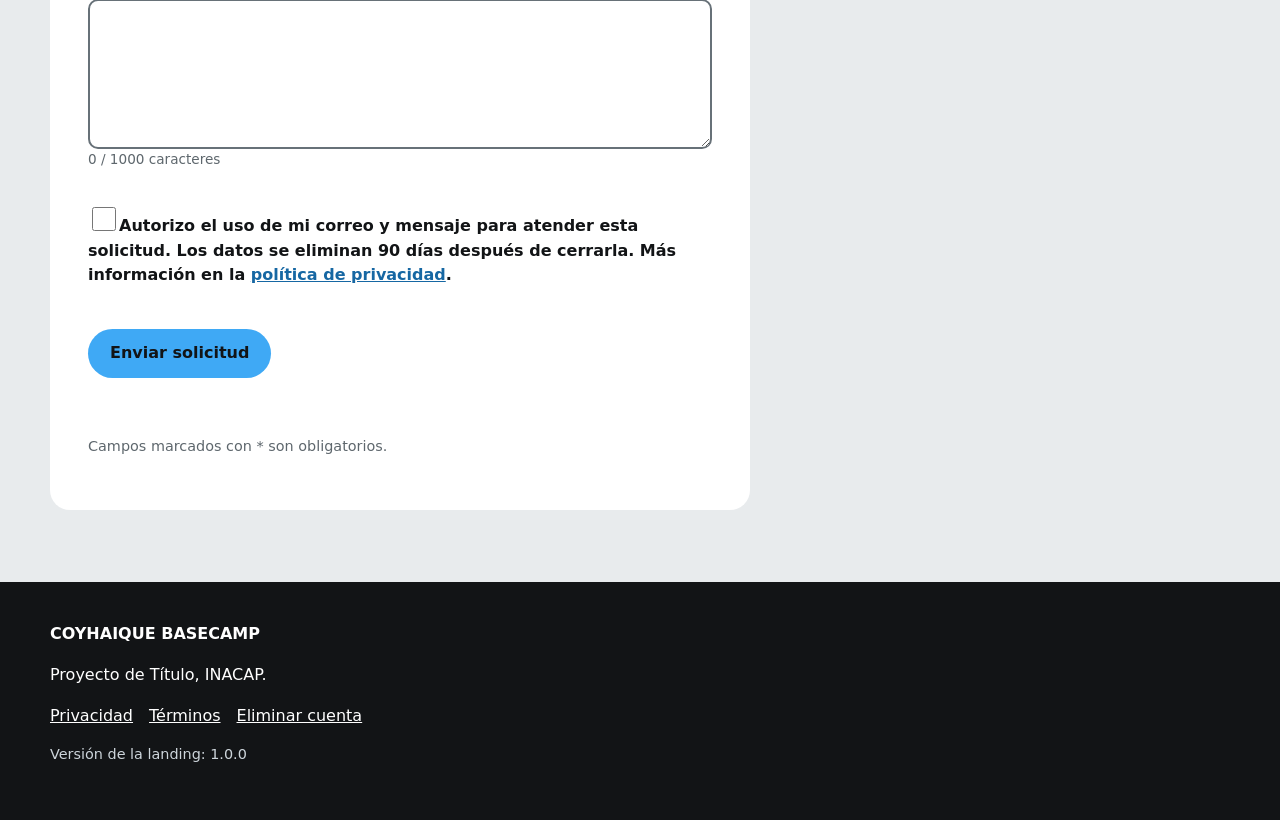
==== commit 2020fa15: "subida de imagenes" ====
--- a/index.html
+++ b/index.html
@@ -32,6 +32,7 @@
         <a class="brand" href="index.html">COYHAIQUE BASECAMP</a>
         <nav class="nav-links" aria-label="Navegación principal">
           <a href="index.html#funciones">Funciones</a
+          ><a href="index.html#capturas">Capturas</a
           ><a href="index.html#descarga">Descarga</a
           ><a href="index.html#solicitud">Contacto</a>
         </nav>
@@ -135,8 +136,54 @@
           <p class="eyebrow">LA APLICACIÓN</p>
           <h2>CONOCE LA EXPERIENCIA</h2>
           <p>
-            Las capturas de la aplicación se publicarán junto con la descarga.
-            Mientras tanto, la versión 1.0 se usa en pruebas controladas.
+            Piezas de presentación con capturas de la versión 1.0, que se usa en
+            pruebas controladas. La aplicación aún no está publicada.
+          </p>
+          <div class="grid picture-grid">
+            <figure>
+              <img
+                src="assets/img/campana_02_exploracion.jpg"
+                alt="Pantalla de inicio de la aplicación con el título Explorar, categorías y tarjetas de lugares en Coyhaique."
+                width="941"
+                height="1672"
+                loading="lazy"
+              />
+              <figcaption>Exploración</figcaption>
+            </figure>
+            <figure>
+              <img
+                src="assets/img/campana_03_descubrimiento.jpg"
+                alt="Lista de lugares de la aplicación con categorías como entretenimiento, museos y turismo industrial."
+                width="941"
+                height="1672"
+                loading="lazy"
+              />
+              <figcaption>Lugares</figcaption>
+            </figure>
+            <figure>
+              <img
+                src="assets/img/campana_04_planificacion.jpg"
+                alt="Itinerario de la aplicación con horarios, lugares seleccionados y tiempos de traslado estimados."
+                width="941"
+                height="1672"
+                loading="lazy"
+              />
+              <figcaption>Itinerario</figcaption>
+            </figure>
+            <figure>
+              <img
+                src="assets/img/campana_05_navegacion.jpg"
+                alt="Mapa de la aplicación con la ficha de Cafetería La Compañía y las opciones a pie o en auto."
+                width="941"
+                height="1672"
+                loading="lazy"
+              />
+              <figcaption>Mapa</figcaption>
+            </figure>
+          </div>
+          <p class="small">
+            El mapa y las rutas requieren conexión. Las fotografías de las piezas
+            tienen permiso y atribución pendientes de confirmar.
           </p>
         </div>
       </section>
--- a/assets/css/styles.css
+++ b/assets/css/styles.css
@@ -382,6 +382,16 @@
   border-radius: 24px;
   display: block;
 }
+.picture-grid figure {
+  margin: 0;
+}
+.picture-grid figcaption {
+  margin-top: 12px;
+  font-size: 0.85rem;
+  font-weight: 800;
+  letter-spacing: 0.08em;
+  text-transform: uppercase;
+}
 .muted-box {
   background: #fff;
   border-radius: 20px;
